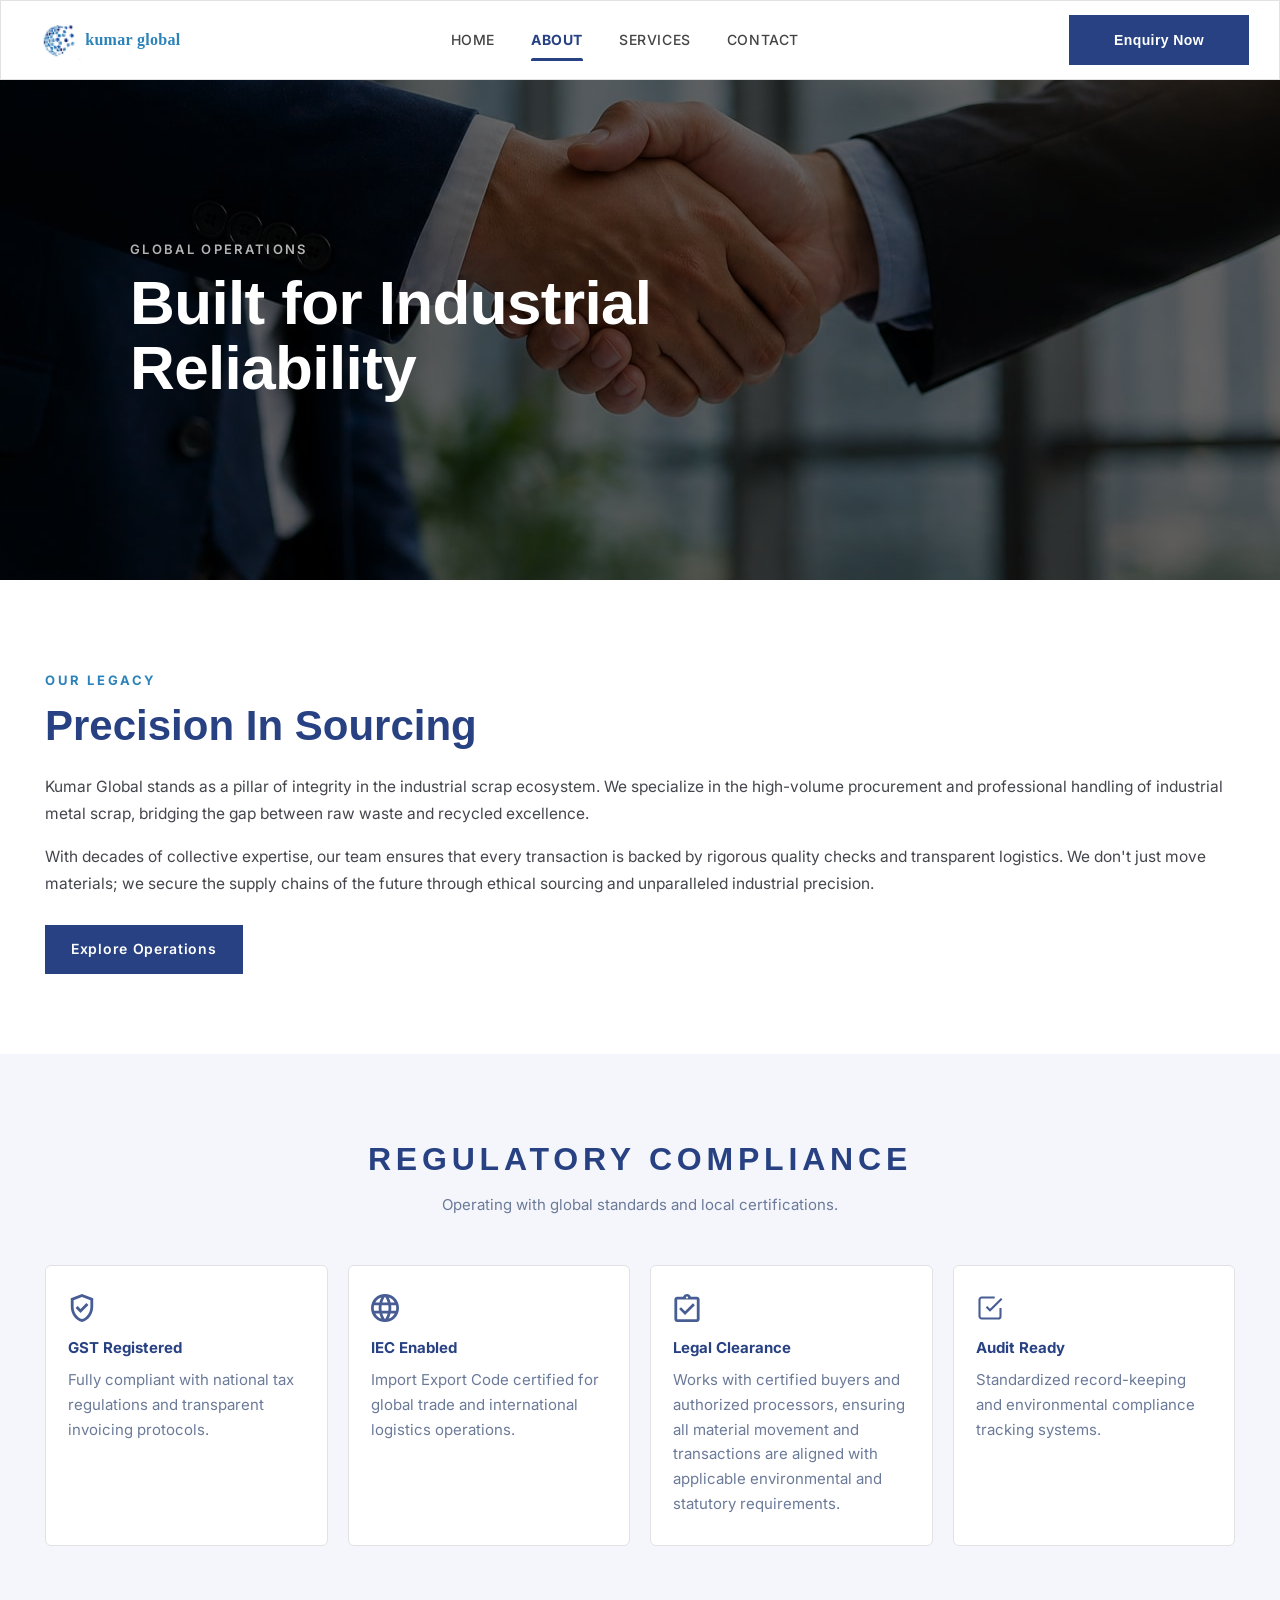
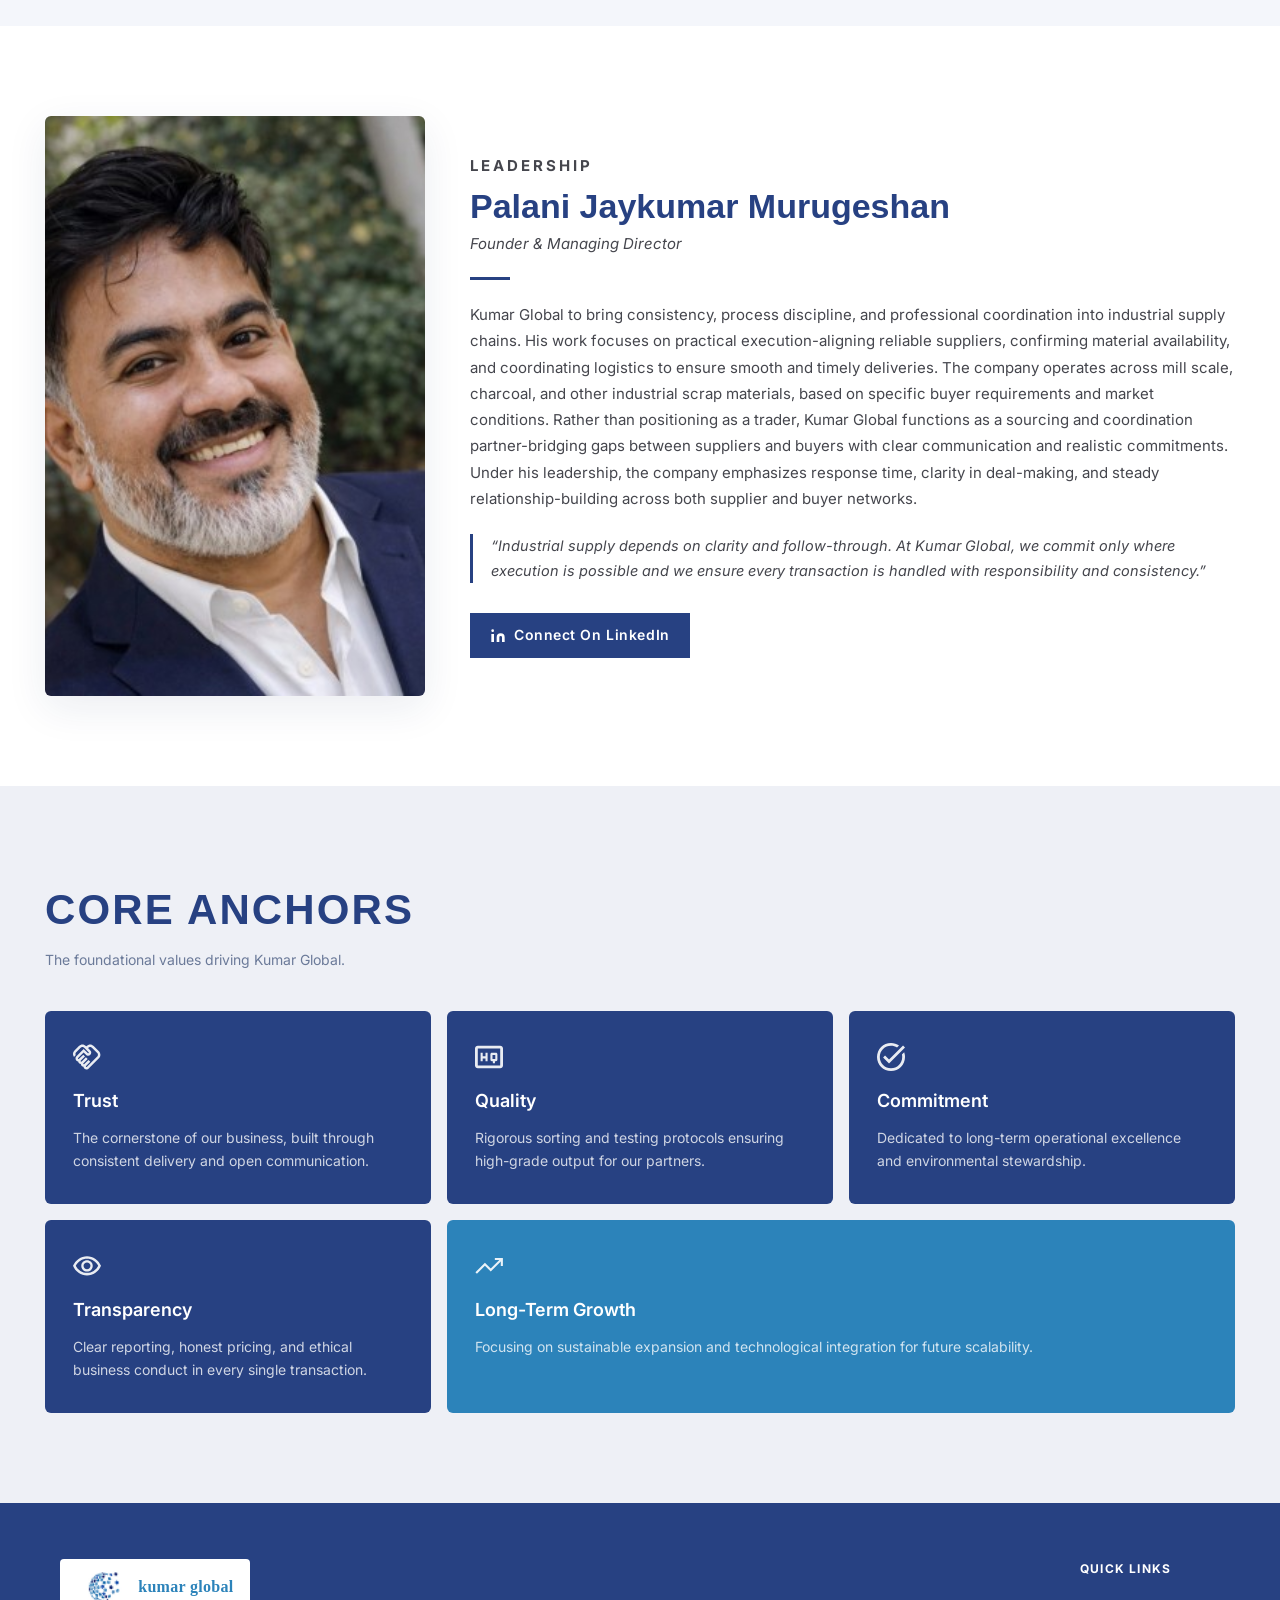
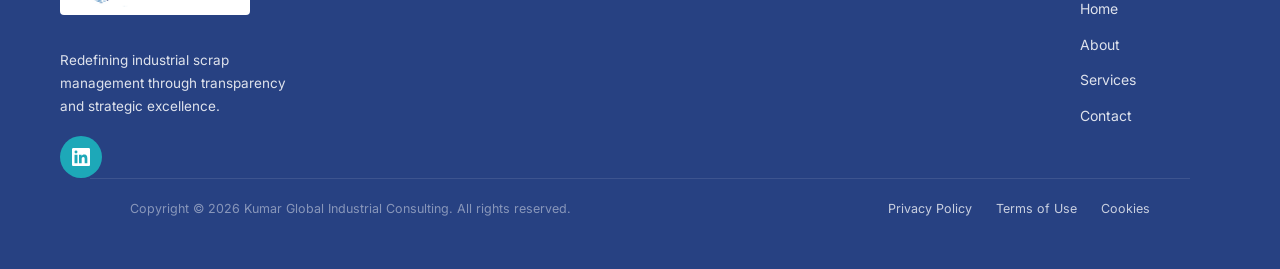
==== pages/about.html @ 26c163ec "logo font changed" ====
<!doctype html>
<html lang="en">
  <head>
    <script src="/js/components/navbar.js" defer></script>
    <script src="/js/components/footer.js" defer></script>
    <meta charset="UTF-8" />
    <meta name="viewport" content="width=device-width, initial-scale=1.0" />
    <meta
      name="description"
      content="Kumar Global specializes in high-volume procurement, ethical sourcing, and professional handling of industrial metal scrap. We secure supply chains with precision and integrity."
    />
    <meta name="robots" content="index, follow" />
    <meta name="author" content="Kumar Global" />
    <link rel="canonical" href="https://www.kumarglobal.com/about.html" />

    <meta
      property="og:title"
      content="Kumar Global | Industrial Consulting &amp; Scrap Procurement"
    />
    <meta
      property="og:description"
      content="Kumar Global specializes in high-volume procurement, ethical sourcing, and professional handling of industrial metal scrap."
    />
    <meta property="og:type" content="website" />
    <meta property="og:url" content="https://www.kumarglobal.com/about.html" />
    <meta
      property="og:image"
      content="https://www.kumarglobal.com/assets/images/about_hero.png"
    />
    <meta property="og:site_name" content="Kumar Global" />

    <meta name="twitter:card" content="summary_large_image" />
    <meta
      name="twitter:title"
      content="Kumar Global | Industrial Consulting &amp; Scrap Procurement"
    />
    <meta
      name="twitter:description"
      content="Kumar Global specializes in high-volume procurement, ethical sourcing, and professional handling of industrial metal scrap."
    />
    <meta
      name="twitter:image"
      content="https://www.kumarglobal.com/assets/images/about_hero.png"
    />

    <title>About Us | Kumar Global</title>

    <script type="application/ld+json">
      {
        "@context": "https://schema.org",
        "@type": "Organization",
        "name": "Kumar Global",
        "url": "https://www.kumarglobal.com",
        "logo": "https://www.kumarglobal.com/assets/icons/Logo.png",
        "description": "Kumar Global stands as a pillar of integrity in the industrial scrap ecosystem. We specialize in the high-volume procurement and professional handling of industrial metal scrap.",
        "founder": {
          "@type": "Person",
          "name": "M. Palani JayKumar"
        }
      }
    </script>
<link href="https://db.onlinewebfonts.com/c/a0f33b8a3febb69aa498dba7d9e8cab2?family=Old+English+Text+MT+Std" rel="stylesheet">

    <link
      href="https://fonts.googleapis.com/css2?family=Inter:wght@400;500;600;700;800&family=Manrope:wght@600;700;800&display=swap"
      rel="stylesheet"
    />
    <link rel="stylesheet" href="/css/style.css" />
    <link rel="icon" href="/assets/icons/Logo.png" />
  </head>
  <body>
    <nav class="navbar">
      <div class="nav-logo">
        <div class="logo-icon">
          <img
            src="/assets/icons/Logo.png"
            alt="Kumar Global Logo"
            class="logo-img"
          />
        </div>
        <p class="logo-text">kumar global</p>
      </div>

      <ul class="nav-links" id="navLinks">
        <li><a href="/index.html" class="nav-link">HOME</a></li>
        <li><a href="/pages/about.html" class="nav-link active">ABOUT</a></li>
        <li><a href="/pages/services.html" class="nav-link">SERVICES</a></li>
        <li><a href="/pages/contact.html" class="nav-link">CONTACT</a></li>
      </ul>

      <a href="/pages/contact.html">
        <button class="enquiry-btn">Enquiry Now</button>
      </a>

      <div class="hamburger" id="hamburger">
        <span></span>
        <span></span>
        <span></span>
      </div>
    </nav>

    <main>
      <section class="hero">
        <div class="hero-overlay"></div>
        <div class="hero-content">
          <p class="hero-eyebrow">GLOBAL OPERATIONS</p>
          <h1 class="hero-title">Built for Industrial Reliability</h1>
        </div>
      </section>

      <section class="legacy-section">
        <div class="container">
          <p class="section-eyebrow">OUR LEGACY</p>
          <h2 class="section-heading">Precision In Sourcing</h2>
          <div class="legacy-body">
            <p>
              Kumar Global stands as a pillar of integrity in the industrial
              scrap ecosystem. We specialize in the high-volume procurement and
              professional handling of industrial metal scrap, bridging the gap
              between raw waste and recycled excellence.
            </p>
            <p>
              With decades of collective expertise, our team ensures that every
              transaction is backed by rigorous quality checks and transparent
              logistics. We don't just move materials; we secure the supply
              chains of the future through ethical sourcing and unparalleled
              industrial precision.
            </p>
          </div>
          <a href="/pages/services.html" class="btn-primary"
            >Explore Operations</a
          >
        </div>
      </section>

      <section class="compliance-section">
        <div class="container">
          <p class="section-label-center">REGULATORY COMPLIANCE</p>
          <p class="compliance-sub">
            Operating with global standards and local certifications.
          </p>
          <div class="compliance-grid">
            <div class="compliance-card">
              <div class="card-icon">
                <img
                  src="/assets/icons/icon-gst.svg"
                  alt="GST Registered"
                  width="28"
                  height="28"
                />
              </div>
              <h4>GST Registered</h4>
              <p>
                Fully compliant with national tax regulations and transparent
                invoicing protocols.
              </p>
            </div>
            <div class="compliance-card">
              <div class="card-icon">
                <img
                  src="/assets/icons/icon-iec.svg"
                  alt="IEC Enabled"
                  width="28"
                  height="28"
                />
              </div>
              <h4>IEC Enabled</h4>
              <p>
                Import Export Code certified for global trade and international
                logistics operations.
              </p>
            </div>
            <div class="compliance-card">
              <div class="card-icon">
                <img
                  src="/assets/icons/icon-legal.svg"
                  alt="Legal Clearance"
                  width="28"
                  height="28"
                />
              </div>
              <h4>Legal Clearance</h4>
              <p>
                Works with certified buyers and authorized
                processors, ensuring all material movement and transactions are
                aligned with applicable environmental and statutory
                requirements.
              </p>
            </div>
            <div class="compliance-card">
              <div class="card-icon">
                <img
                  src="/assets/icons/icon-audit.svg"
                  alt="Audit Ready"
                  width="28"
                  height="28"
                />
              </div>
              <h4>Audit Ready</h4>
              <p>
                Standardized record-keeping and environmental compliance
                tracking systems.
              </p>
            </div>
          </div>
        </div>
      </section>

      <section class="leadership-section">
        <div class="container leadership-grid">
          <div class="leader-image-wrap">
            <img src="/assets/images/profile.jpg" alt="M. Palani JayKumar" />
          </div>
          <div class="leader-content">
            <p class="section-eyebrow">LEADERSHIP</p>
            <h2 class="leader-name">Palani Jaykumar Murugeshan</h2>
            <p class="leader-title-role">
              <em>Founder &amp; Managing Director</em>
            </p>
            <div class="leader-divider"></div>
            <p>
              Kumar Global to bring consistency, process discipline, and
              professional coordination into industrial supply chains. His work
              focuses on practical execution-aligning reliable suppliers,
              confirming material availability, and coordinating logistics to
              ensure smooth and timely deliveries. The company operates across
              mill scale, charcoal, and other industrial scrap materials, based
              on specific buyer requirements and market conditions. Rather than
              positioning as a trader, Kumar Global functions as a sourcing and
              coordination partner-bridging gaps between suppliers and buyers
              with clear communication and realistic commitments. Under his
              leadership, the company emphasizes response time, clarity in
              deal-making, and steady relationship-building across both supplier
              and buyer networks.
            </p>
            <blockquote>
              “Industrial supply depends on clarity and follow-through. At Kumar
              Global, we commit only where execution is possible and we ensure
              every transaction is handled with responsibility and consistency.”
            </blockquote>
            <a
              href="https://www.linkedin.com/in/palani-jaykumar-murugeshan/"
              target="_blank"
              class="btn-linkedin"
            >
              <img
                src="/assets/icons/icon-linkedin.svg"
                alt="LinkedIn"
                width="16"
                height="16"
              />
              Connect On LinkedIn
            </a>
          </div>
        </div>
      </section>

      <section class="anchors-section">
        <div class="container">
          <h2 class="anchors-title">CORE ANCHORS</h2>
          <p class="anchors-sub">
            The foundational values driving Kumar Global.
          </p>
          <div class="anchors-grid">
            <div class="anchor-card anchor-dark">
              <div class="anchor-icon">
                <img
                  src="/assets/icons/icon-trust.svg"
                  alt="Trust"
                  width="28"
                  height="28"
                />
              </div>
              <h4>Trust</h4>
              <p>
                The cornerstone of our business, built through consistent
                delivery and open communication.
              </p>
            </div>
            <div class="anchor-card anchor-mid">
              <div class="anchor-icon">
                <img
                  src="/assets/icons/icon-quality.svg"
                  alt="Quality"
                  width="28"
                  height="28"
                />
              </div>
              <h4>Quality</h4>
              <p>
                Rigorous sorting and testing protocols ensuring high-grade
                output for our partners.
              </p>
            </div>
            <div class="anchor-card anchor-dark">
              <div class="anchor-icon">
                <img
                  src="/assets/icons/icon-commitment.svg"
                  alt="Commitment"
                  width="28"
                  height="28"
                />
              </div>
              <h4>Commitment</h4>
              <p>
                Dedicated to long-term operational excellence and environmental
                stewardship.
              </p>
            </div>
            <div class="anchor-card anchor-mid anchor-wide">
              <div class="anchor-icon">
                <img
                  src="/assets/icons/icon-transparency.svg"
                  alt="Transparency"
                  width="28"
                  height="28"
                />
              </div>
              <h4>Transparency</h4>
              <p>
                Clear reporting, honest pricing, and ethical business conduct in
                every single transaction.
              </p>
            </div>
            <div class="anchor-card anchor-blue anchor-wide">
              <div class="anchor-icon">
                <img
                  src="/assets/icons/icon-growth.svg"
                  alt="Long-Term Growth"
                  width="28"
                  height="28"
                />
              </div>
              <h4>Long-Term Growth</h4>
              <p>
                Focusing on sustainable expansion and technological integration
                for future scalability.
              </p>
            </div>
          </div>
        </div>
      </section>
    </main>

    <footer class="footer">
      <div class="footer-main">
        <div class="footer-left">
          <div class="footer-logo">
            <div class="logo-icon">
              <img
                src="/assets/icons/Logo.png"
                alt="Kumar Global Logo"
                class="logo-img"
              />
            </div>
            <div class="logo-text">kumar global</div>
          </div>
          <p class="footer-tagline">
            Redefining industrial scrap<br />management through transparency<br />and
            strategic excellence.
          </p>
          <a
            href="https://www.linkedin.com/in/palani-jaykumar-murugeshan/"
            target="_blank"
            class="linkedin-btn"
            aria-label="LinkedIn"
          >
            <svg
              width="18"
              height="18"
              viewBox="0 0 24 24"
              fill="white"
              xmlns="http://www.w3.org/2000/svg"
            >
              <path
                d="M20.447 20.452H16.89v-5.569c0-1.328-.027-3.037-1.852-3.037-1.853 0-2.136 1.445-2.136 2.939v5.667H9.351V9h3.414v1.561h.046c.477-.9 1.637-1.85 3.37-1.85 3.601 0 4.267 2.37 4.267 5.455v6.286zM5.337 7.433a1.977 1.977 0 01-1.972-1.98 1.977 1.977 0 011.972-1.98 1.977 1.977 0 011.972 1.98 1.977 1.977 0 01-1.972 1.98zm1.969 13.019H3.368V9h3.938v11.452zM22.225 0H1.771C.792 0 0 .774 0 1.729v20.542C0 23.227.792 24 1.771 24h20.451C23.2 24 24 23.227 24 22.271V1.729C24 .774 23.2 0 22.222 0h.003z"
              />
            </svg>
          </a>
        </div>

        <div class="footer-spacer"></div>

        <div class="footer-links">
          <h4 class="links-heading">QUICK LINKS</h4>
          <ul>
            <li><a href="/index.html">Home</a></li>
            <li><a href="/pages/about.html">About</a></li>
            <li><a href="/pages/services.html">Services</a></li>
            <li><a href="/pages/contact.html">Contact</a></li>
          </ul>
        </div>
      </div>

      <div class="footer-divider"></div>

      <div class="footer-bottom">
        <p class="footer-copy">
          Copyright &copy; 2026 Kumar Global Industrial Consulting. All rights
          reserved.
        </p>
        <div class="footer-legal">
          <a href="/pages/privacy-policy.html">Privacy Policy</a>
          <a href="/pages/terms-of-use.html">Terms of Use</a>
          <a href="/pages/cookies.html">Cookies</a>
        </div>
      </div>
    </footer>

    <script src="/js/pages/about.js"></script>
  </body>
</html>
---- css/style.css ----
*, *::before, *::after { box-sizing: border-box; margin: 0; padding: 0; }

:root {
  --navy: #274182;
  --blue-accent: #2C83BA;
  --text-dark: #191C1E;
  --text-mid: #45464D;
  --text-light: #6b7a99;
  --text-white: #ffffff;
  --bg-white: #ffffff;
  --bg-light: #f4f6fb;
  --bg-gray: #eef0f6;
  --card-border: #e2e2e2;
  --font-display: 'Barlow Condensed', sans-serif;
  --font-body: 'Inter', sans-serif;
  --font-ui: 'Inter', sans-serif;
  --transition: 0.25s ease;
}



html { scroll-behavior: smooth; }

body {
  font-family: var(--font-body);
  color: var(--text-dark);
  background: var(--bg-white);
  line-height: 1.6;
  font-size: 16px;
}

.navbar {
  display: flex;
  align-items: center;
  justify-content: space-between;
  background: #ffffff;
  padding: 0 30px;
  height: 80px;
  border: 1px solid #e2e2e2;
  top: 0;
  z-index: 1000;
  position: relative; 
}
#navbar {
  position: sticky;
  top: 0;
  z-index: 9999;
}


.nav-logo {
  display: flex;
  align-items: center;
  text-decoration: none;
  font-family: 'Gill Sans', 'Gill Sans MT', Calibri, 'Trebuchet MS', sans-serif;
  cursor: pointer;
}

.logo-img {
  height: 40px;  
  width: auto;
  object-fit: contain;
}

.logo-icon {
  display: flex;
  align-items: center;
  justify-content: center;
}

.logo-text {
  font-size: 20px;
  font-family: "Old English Text MT Std", "Old English Text MT", serif;
  font-weight: 600;
  color: var(--blue-accent);
  letter-spacing: 0.3px;
  white-space: nowrap;
}


.nav-links {
  list-style: none;
  display: flex;
  align-items: center;
  gap: 36px;
  margin: 0;
  padding: 0;
}

.nav-link {
  text-decoration: none;
  color: #444;
  font-size: 14px;
  font-weight: 500;
  letter-spacing: 0.6px;
  padding: 10px 0;
  display: inline-block;
  position: relative;
  transition: color 0.2s ease;
}

.nav-link:hover {
  color: #274182;
}

.nav-link.active {
  color: #274182;
  font-weight: 700;
}

.nav-link.active::after {
  content: '';
  position: absolute;
  bottom: 0;
  left: 0;
  right: 0;
  height: 3px;
  background-color: #274182;
  border-radius: 2px 2px 0 0;
}


.enquiry-btn {
  background-color: #274182;
  color: #ffffff;
  border: none;
  padding: 0 45px;
  height: 50px;
  font-size: 14px;
  font-weight: 600;
  letter-spacing: 0.4px;
  cursor: pointer;
  white-space: nowrap;
  transition: background-color 0.2s ease;
  
}

.enquiry-btn:hover {
  background-color: #274182;
}


.hamburger {
  display: none;
  flex-direction: column;
  gap: 5px;
  cursor: pointer;
  padding: 4px;
}

.hamburger span {
  display: block;
  width: 24px;
  height: 2px;
  background: #274182;
  border-radius: 2px;
  transition: all 0.3s ease;
}

.hamburger.open span:nth-child(1) {
  transform: translateY(7px) rotate(45deg);
}
.hamburger.open span:nth-child(2) {
  opacity: 0;
}
.hamburger.open span:nth-child(3) {
  transform: translateY(-7px) rotate(-45deg);
}


@media (max-width: 768px) {
  .hamburger {
    display: flex;
  }

  .enquiry-btn {
    display: none;
  }

  .nav-links {
    display: none;
    flex-direction: column;
    gap: 0;
    position: absolute;
    top: 65px;
    left: 0;
    right: 0;
    background: #ffffff;
    box-shadow: 0 4px 12px rgba(0,0,0,0.1);
    padding: 10px 0;
  }

  .nav-links.open {
    display: flex;
  }

  .nav-link {
    padding: 14px 30px;
    width: 100%;
    display: block;
  }

  .nav-link.active::after {
    display: none;
  }

  .nav-link.active {
    border-left: 4px solid #274182;
    padding-left: 26px;
  }
}


.footer {
  background-color: #274182;
  color: #ffffff;
  padding: 50px 60px 30px;
}


.footer-main {
  display: flex;
  align-items: flex-start;
  gap: 20px;
}


.footer-left {
  display: flex;
  flex-direction: column;
  gap: 18px;
  max-width: 260px;
}

.footer-logo {
  display: flex;
  align-items: center;
  background: rgb(255, 255, 255);
  padding: 8px 16px;
  border-radius: 4px;
  width: fit-content;
}

.logo-text {
  font-size: 16px;
  font-weight: 600;
  color: var(--blue-accent);
  letter-spacing: 0.3px;
  white-space: nowrap;
}


.footer-tagline {
  font-size: 13.5px;
  color: rgba(255, 255, 255, 0.85);
  line-height: 1.7;
}


.linkedin-btn {
  display: flex;
  align-items: center;
  justify-content: center;
  width: 42px;
  height: 42px;
  border-radius: 50%;
  background-color: #1da8b8;
  text-decoration: none;
  transition: background-color 0.2s ease, transform 0.2s ease;
}

.linkedin-btn:hover {
  background-color: #179aaa;
  transform: scale(1.08);
}


.footer-spacer {
  flex: 1;
}


.footer-links {
  min-width: 140px;
}

.links-heading {
  font-size: 12px;
  font-weight: 700;
  letter-spacing: 1.2px;
  color: #ffffff;
  margin-bottom: 18px;
}

.footer-links ul {
  list-style: none;
  display: flex;
  flex-direction: column;
  gap: 12px;
}

.footer-links ul li a {
  text-decoration: none;
  color: rgba(255, 255, 255, 0.85);
  font-size: 14px;
  font-weight: 400;
  transition: color 0.2s ease;
}

.footer-links ul li a:hover {
  color: #ffffff;
}





.footer-bottom {
  display: flex;
  align-items: center;
  justify-content: space-between;
  gap: 20px;
  flex-wrap: wrap;
}

.footer-copy {
  font-size: 12.5px;
  color: rgba(255, 255, 255, 0.75);
}

.footer-legal {
  display: flex;
  align-items: center;
  gap: 24px;
}

.footer-legal a {
  text-decoration: none;
  color: rgba(255, 255, 255, 0.75);
  font-size: 12.5px;
  transition: color 0.2s ease;
}

.footer-legal a:hover {
  color: #ffffff;
}


@media (max-width: 768px) {
  .footer {
    padding: 40px 24px 24px;
  }

  .footer-main {
    flex-direction: column;
    gap: 36px;
  }

  .footer-spacer {
    display: none;
  }

  .footer-bottom {
    flex-direction: column;
    align-items: flex-start;
    gap: 14px;
  }

  .footer-legal {
    gap: 16px;
    flex-wrap: wrap;
  }
}


.container {
  max-width: 1250px;
  margin: 0 auto;
  padding: 0 30px;
}

img { display: block; max-width: 100%; }



.hero {
  position: relative;
  height: 500px;
  background: url('/assets/images/about_hero.png') no-repeat center / cover;
  display: flex;
  align-items: flex-end;
  padding-bottom: 180px;
}

.hero-overlay {
  position: absolute;
  inset: 0;
}

.hero-content {
  position: relative;
  z-index: 2;
  max-width: 1100px;
  width: 100%;
  margin: 0 auto;
  padding: 0 40px;
}

.hero-eyebrow {
  font-family: var(--font-ui);
  font-size: 13px;
  font-weight: 600;
  letter-spacing: 0.18em;
  color: rgba(255,255,255,0.7);
  text-transform: uppercase;
  margin-bottom: 10px;
}

.hero-title {
  font-family: var(--font-display);
  font-size: 62px;
  font-weight: 700;
  color: var(--text-white);
  line-height: 1.05;
  letter-spacing: -0.01em;
  max-width: 680px;
}


.section-eyebrow {
  font-family: var(--font-ui);
  font-size: 13px;
  font-weight: 700;
  letter-spacing: 0.2em;
  text-transform: uppercase;
  color: var(--blue-accent);
  margin-bottom: 12px;
}

.section-heading {
  font-family: var(--font-display);
  font-size: 42px;
  font-weight: 800;
  color: var(--navy);
  line-height: 1.1;
  margin-bottom: 24px;
}

.btn-primary {
  display: inline-block;
  background: var(--navy);
  color: white;
  text-decoration: none;
  font-family: var(--font-ui);
  font-size: 14px;
  font-weight: 600;
  letter-spacing: 0.05em;
  padding: 13px 26px;
  
  margin-top: 12px;
  transition: background var(--transition), transform var(--transition);
}

.btn-primary:hover { background: var(--blue-accent); transform: translateY(-2px); }


.legacy-section {
  padding: 90px 0 80px;
  background: var(--bg-white);
}

.legacy-body {
  max-width: 1200px;
}

.legacy-body p {
  font-size: 15.5px;
  color: var(--text-mid);
  margin-bottom: 16px;
  line-height: 1.75;
}


.compliance-section {
  padding: 80px 0;
  background: var(--bg-light);
}

.section-label-center {
  font-family: var(--font-display);
  font-size: 32px;
  font-weight: 800;
  letter-spacing: 0.15em;
  text-align: center;
  color: var(--navy);
  text-transform: uppercase;
  margin-bottom: 8px;
}

.compliance-sub {
  text-align: center;
  color: var(--text-light);
  font-size: 15px;
  margin-bottom: 48px;
  font-family: var(--font-ui);
}

.compliance-grid {
  display: grid;
  grid-template-columns: repeat(4, 1fr);
  gap: 20px;
}

.compliance-card {
  background: var(--bg-white);
  border: 1px solid var(--card-border);
  border-radius: 6px;
  padding: 28px 22px;
  
}

.compliance-card:hover {
  box-shadow: 0 8px 30px rgba(26,46,90,0.1);
  transform: translateY(-3px);
}

.card-icon {
  color: var(--navy);
  margin-bottom: 14px;
  opacity: 0.85;
}

.compliance-card h4 {
  font-family: var(--font-body);
  font-size: 15px;
  font-weight: 700;
  color: var(--navy);
  margin-bottom: 8px;
}

.compliance-card p {
  font-size: 15px;
  color: var(--text-light);
  line-height: 1.65;
  font-family: var(--font-ui);
}


.leadership-section {
  padding: 90px 0;
  background: var(--bg-white);
}

.leadership-grid {
  display: grid;
  grid-template-columns: 380px 1fr;
  gap: 45px;
  align-items: center;
}

.leader-image-wrap {
  border-radius: 6px;
  overflow: hidden;
  box-shadow: 0 12px 40px rgba(26, 46, 90, 0.088);
}

.leader-image-wrap img {
  width: 100%;
  height: 580px;
  object-fit: cover;
  object-position: center 20%;
}

.leader-content .section-eyebrow { margin-bottom: 8px; }

.leader-name {
  font-family: var(--font-display);
  font-size: 34px;
  font-weight: 800;
  color: var(--navy);
  line-height: 1.1;
  margin-bottom: 6px;
}

.leader-title-role {
  font-size: 15px;
  color: var(--text-mid);
  font-family: var(--font-body);
  margin-bottom: 18px;
}

.leader-divider {
  width: 40px;
  height: 3px;
  background: var(--navy);
  margin-bottom: 22px;
}

.leader-content p {
  font-size: 15px;
  color: var(--text-mid);
  line-height: 1.75;
  margin-bottom: 20px;
  font-family: var(--font-body);
}

.leader-content blockquote {
  border-left: 3px solid var(--navy);
  padding-left: 18px;
  margin: 22px 0;
  font-style: italic;
  color: var(--text-mid);
  font-size: 14.5px;
  line-height: 1.7;
}

.btn-linkedin {
  display: inline-flex;
  align-items: center;
  gap: 8px;
  background: var(--navy);
  color: white;
  text-decoration: none;
  font-family: var(--font-ui);
  font-size: 14px;
  font-weight: 600;
  padding: 11px 20px;
  
  letter-spacing: 0.04em;
  transition: background var(--transition), transform var(--transition);
  margin-top: 8px;
}

.btn-linkedin:hover { background: var(--blue-accent); transform: translateY(-2px); }


.anchors-section {
  padding: 90px 0;
  background: var(--bg-gray);
}

.anchors-title {
  font-family: var(--font-display);
  font-size: 42px;
  font-weight: 800;
  color: var(--navy);
  letter-spacing: 0.05em;
  margin-bottom: 6px;
}

.anchors-sub {
  font-size: 14px;
  color: var(--text-light);
  font-family: var(--font-ui);
  margin-bottom: 40px;
}

.anchors-grid {
  display: grid;
  grid-template-columns: repeat(3, 1fr);
  grid-template-rows: auto auto;
  gap: 16px;
}

.anchor-card {
  border-radius: 6px;
  padding: 32px 28px;
  transition: transform var(--transition), box-shadow var(--transition);
}

.anchor-card:hover {
  transform: translateY(-3px);
  box-shadow: 0 12px 36px rgba(0,0,0,0.18);
}

.anchor-dark {
  background: var(--navy);
  color: white;
}

.anchor-mid {
  background: var(--navy);
  color: white;
}

.anchor-blue {
  background: var(--blue-accent);
  color: white;
}

.anchor-wide {
  grid-column: span 1;
}


.anchor-card:nth-child(4) { grid-column: span 1; }
.anchor-card:nth-child(5) { grid-column: span 2; }

.anchor-icon {
  margin-bottom: 16px;
  opacity: 0.9;
}

.anchor-card h4 {
  font-family: var(--font-body);
  font-size: 18px;
  font-weight: 600;
  margin-bottom: 10px;
  color: white;
}

.anchor-card p {
  font-size: 14px;
  color: rgba(255,255,255,0.78);
  line-height: 1.65;
  font-family: var(--font-ui);
}


.footer {
  background: var(--navy);
  color: rgba(255,255,255,0.85);
  padding-top: 56px;
}

.footer-inner {
  display: grid;
  grid-template-columns: 300px 1fr;
  gap: 80px;
  padding-bottom: 48px;
  align-items: start;
}

.footer-logo {
  display: flex;
  align-items: center;
  gap: 8px;
  color: white;
  font-family: var(--font-ui);
  font-weight: 600;
  font-size: 15px;
  margin-bottom: 16px;
}

.footer-brand p {
  font-size: 14px;
  line-height: 1.7;
  color: rgba(255,255,255,0.6);
  max-width: 220px;
  margin-bottom: 20px;
  font-family: var(--font-ui);
}

.footer-linkedin {
  display: inline-flex;
  align-items: center;
  justify-content: center;
  width: 36px; height: 36px;
  background: rgba(255,255,255,0.12);
  border-radius: 4px;
  color: white;
  transition: background var(--transition);
}

.footer-linkedin:hover { background: var(--blue-accent); }

.footer-links-label {
  font-family: var(--font-ui);
  font-size: 13px;
  font-weight: 700;
  letter-spacing: 0.18em;
  text-transform: uppercase;
  color: rgba(255,255,255,0.5);
  margin-bottom: 16px;
}

.footer-links ul {
  list-style: none;
  display: flex;
  flex-direction: column;
  gap: 10px;
}

.footer-links a {
  color: rgba(255,255,255,0.7);
  text-decoration: none;
  font-size: 14px;
  font-family: var(--font-ui);
  transition: color var(--transition);
}

.footer-links a:hover { color: white; }

.footer-bottom {
  border-top: 1px solid rgba(255,255,255,0.1);
  padding: 20px 40px;
  max-width: 1100px;
  margin: 0 auto;
  display: flex;
  justify-content: space-between;
  align-items: center;
}

.footer-bottom p {
  font-size: 12.5px;
  color: rgba(255,255,255,0.45);
  font-family: var(--font-ui);
}

.footer-bottom-links {
  display: flex;
  gap: 20px;
}

.footer-bottom-links a {
  font-size: 12.5px;
  color: rgba(255,255,255,0.5);
  text-decoration: none;
  font-family: var(--font-ui);
  transition: color var(--transition);
}

.footer-bottom-links a:hover { color: white; }

.footer-bottom-links a strong {
  color: rgba(255,255,255,0.75);
  font-weight: 600;
}


.fade-up {
  opacity: 0;
  transform: translateY(30px);
  transition: opacity 0.6s ease, transform 0.6s ease;
}

.fade-up.visible {
  opacity: 1;
  transform: translateY(0);
}

.fade-up-delay-1 { transition-delay: 0.1s; }
.fade-up-delay-2 { transition-delay: 0.2s; }
.fade-up-delay-3 { transition-delay: 0.3s; }
.fade-up-delay-4 { transition-delay: 0.4s; }


@media (max-width: 900px) {
  .compliance-grid { grid-template-columns: repeat(2, 1fr); }
  .leadership-grid { grid-template-columns: 1fr; }
  .leader-image-wrap img { height: 280px; }
  .anchors-grid { grid-template-columns: 1fr 1fr; }
  .anchor-card:nth-child(5) { grid-column: span 2; }
  .hero-title { font-size: 38px; }
}

@media (max-width: 600px) {
  .container { padding: 0 20px; }
  .nav-links { display: none; }
  .compliance-grid { grid-template-columns: 1fr; }
  .anchors-grid { grid-template-columns: 1fr; }
  .anchor-card:nth-child(5) { grid-column: span 1; }
  .footer-inner { grid-template-columns: 1fr; gap: 32px; }
  .footer-bottom { flex-direction: column; gap: 12px; text-align: center; }
  .hero-title { font-size: 30px; }
  .section-heading, .anchors-title { font-size: 32px; }
  .leader-image-wrap img { height: 580px; }
}
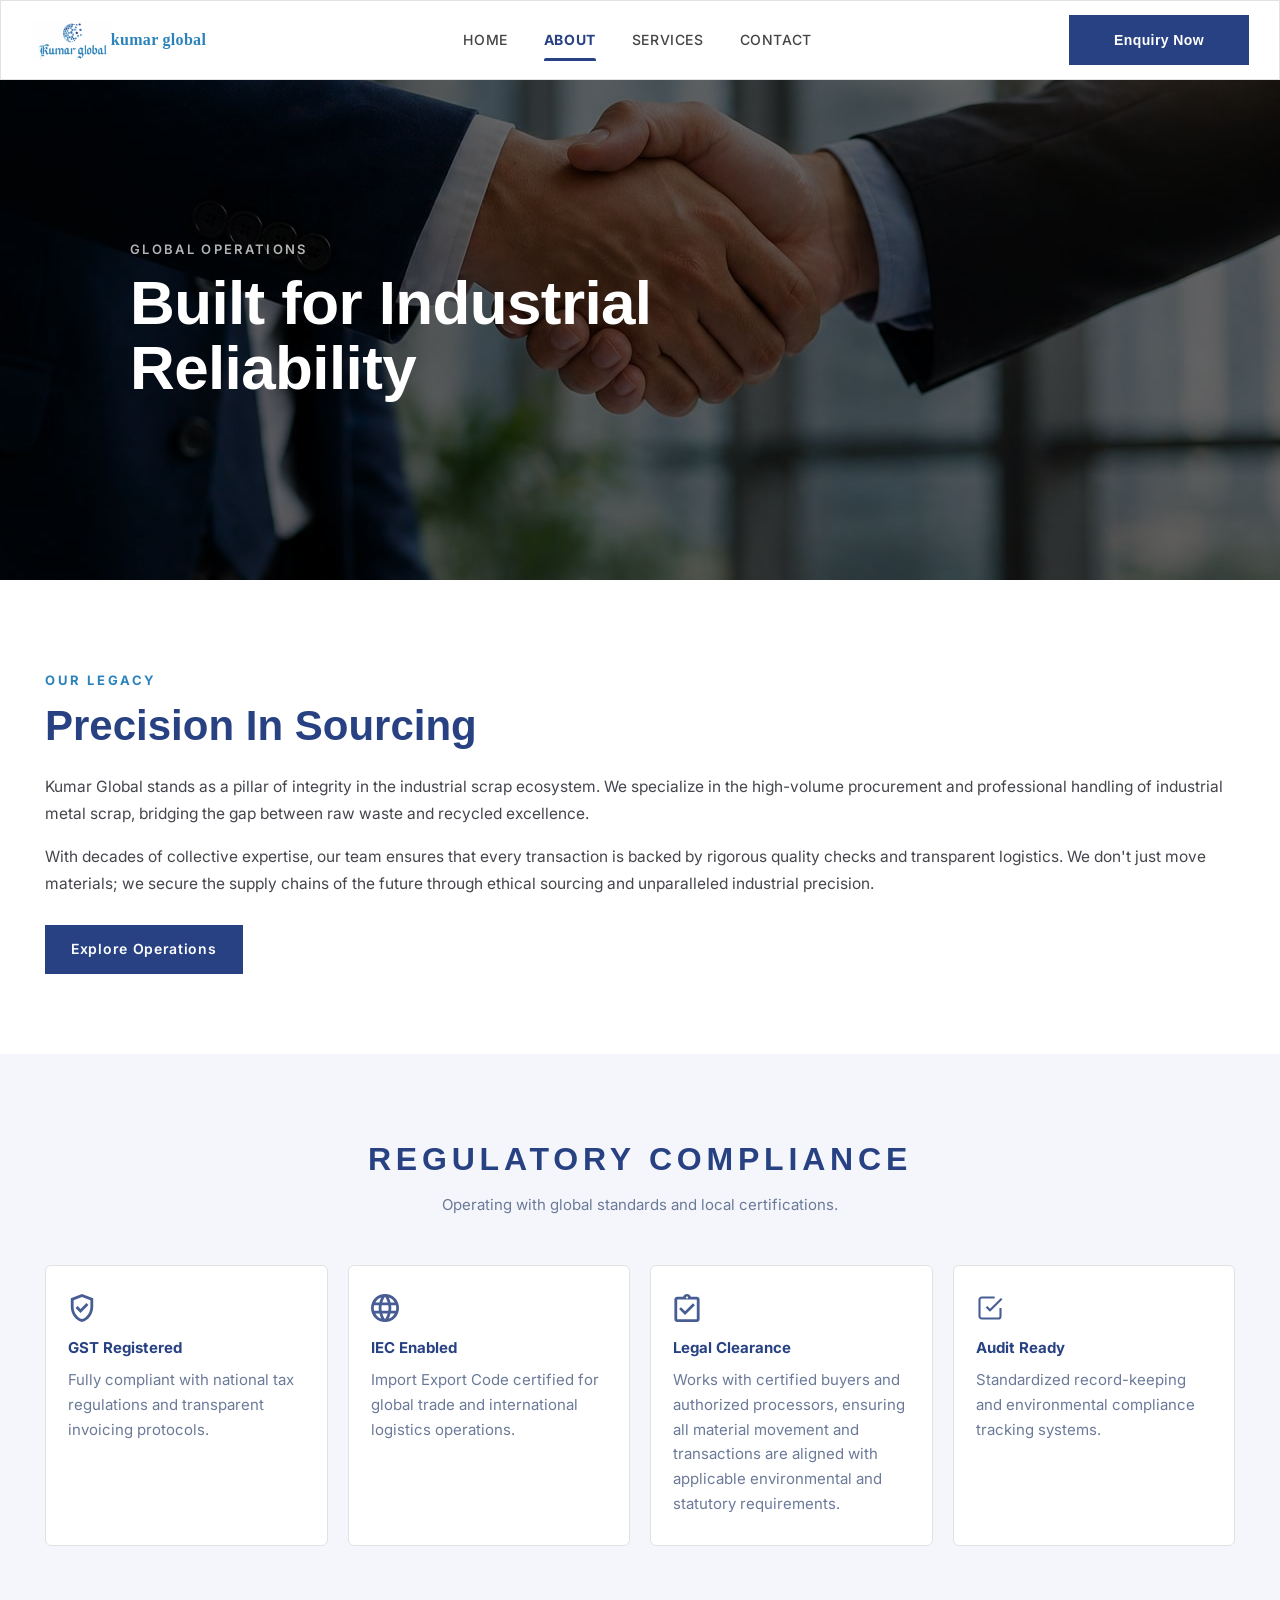
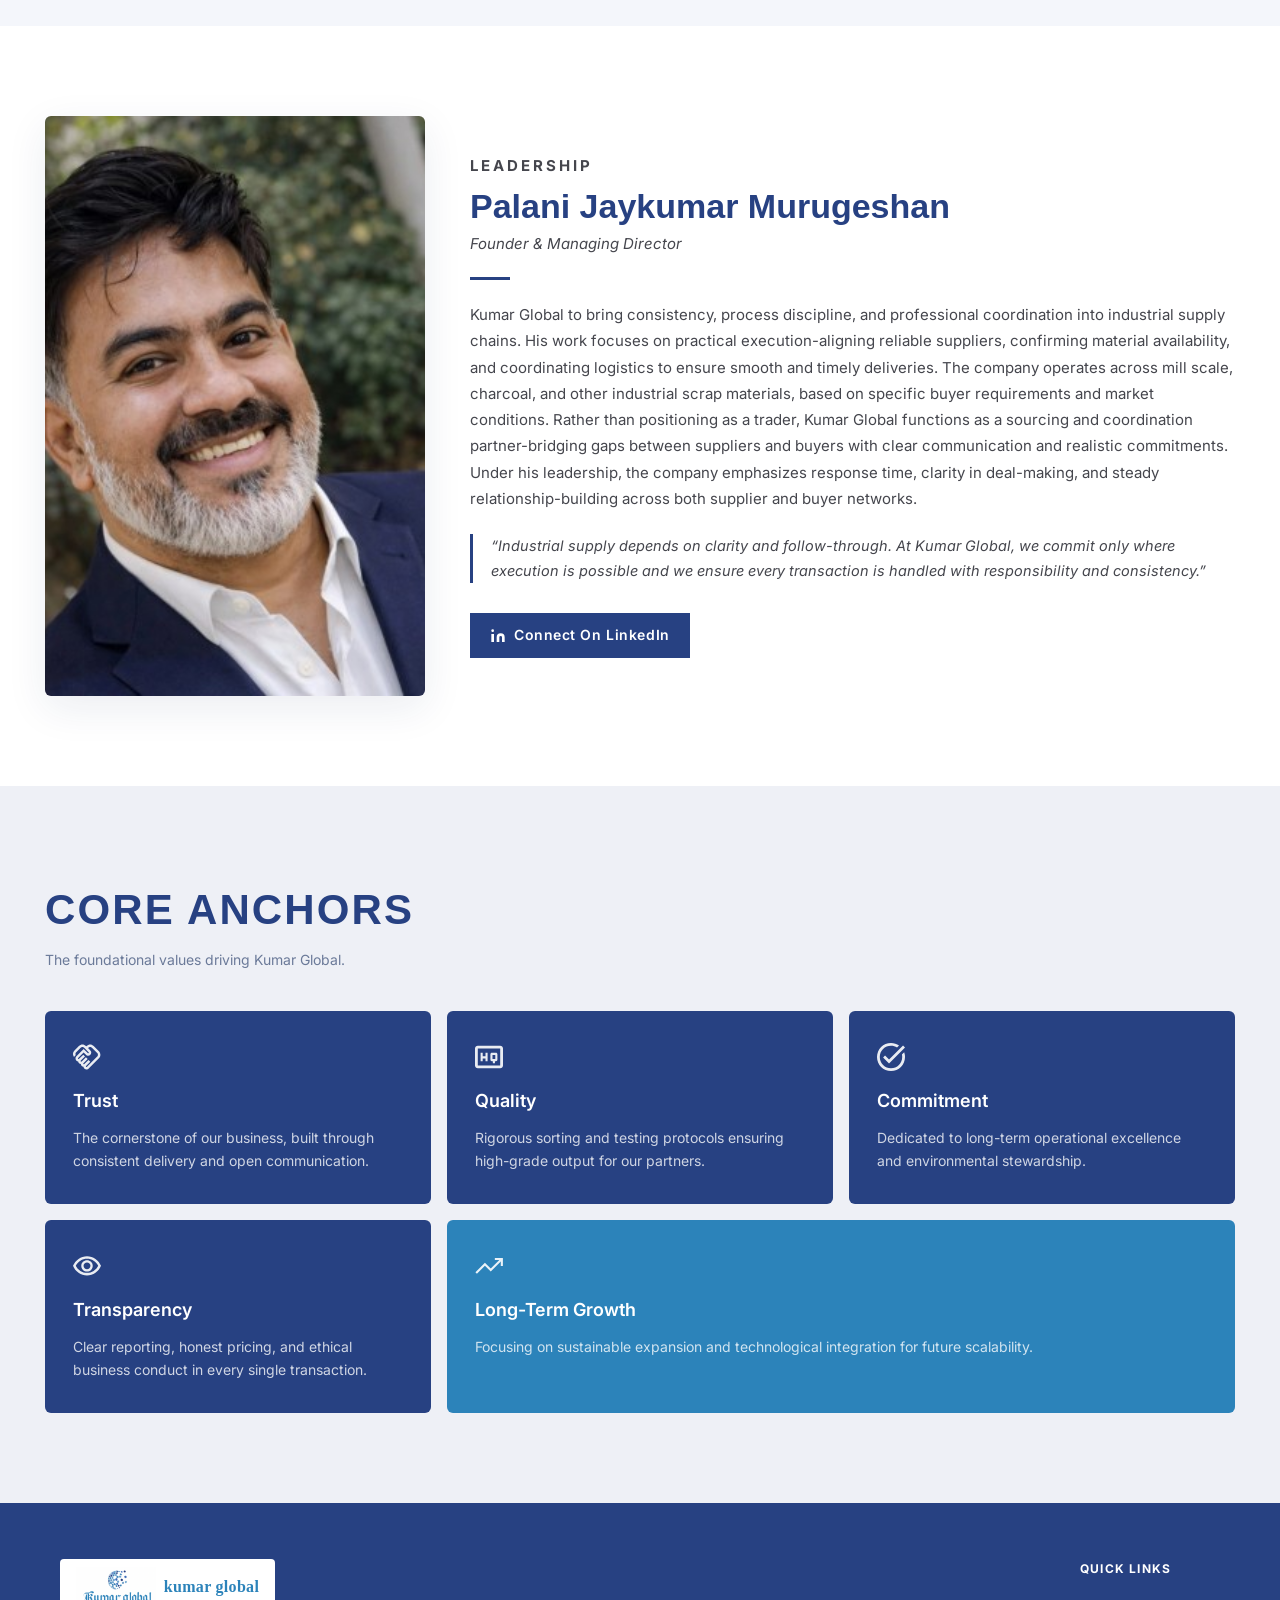
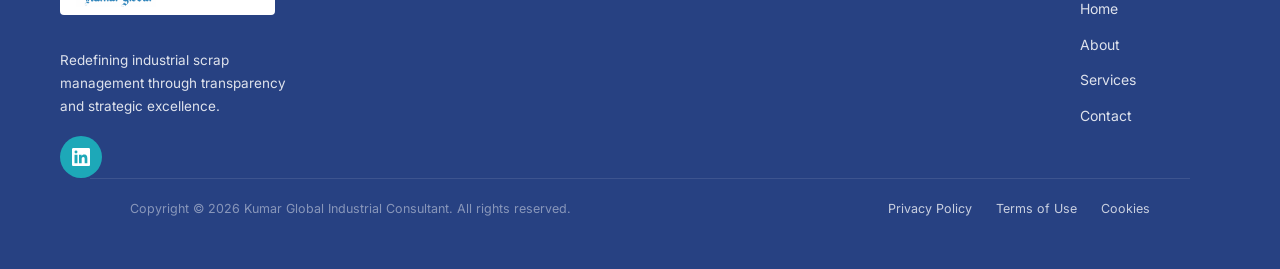
==== commit 3f1a380e: "logo font changed" ====
--- a/pages/about.html
+++ b/pages/about.html
@@ -396,7 +396,7 @@
 
       <div class="footer-bottom">
         <p class="footer-copy">
-          Copyright &copy; 2026 Kumar Global Industrial Consulting. All rights
+          Copyright &copy; 2026 Kumar Global Industrial Consultant. All rights
           reserved.
         </p>
         <div class="footer-legal">
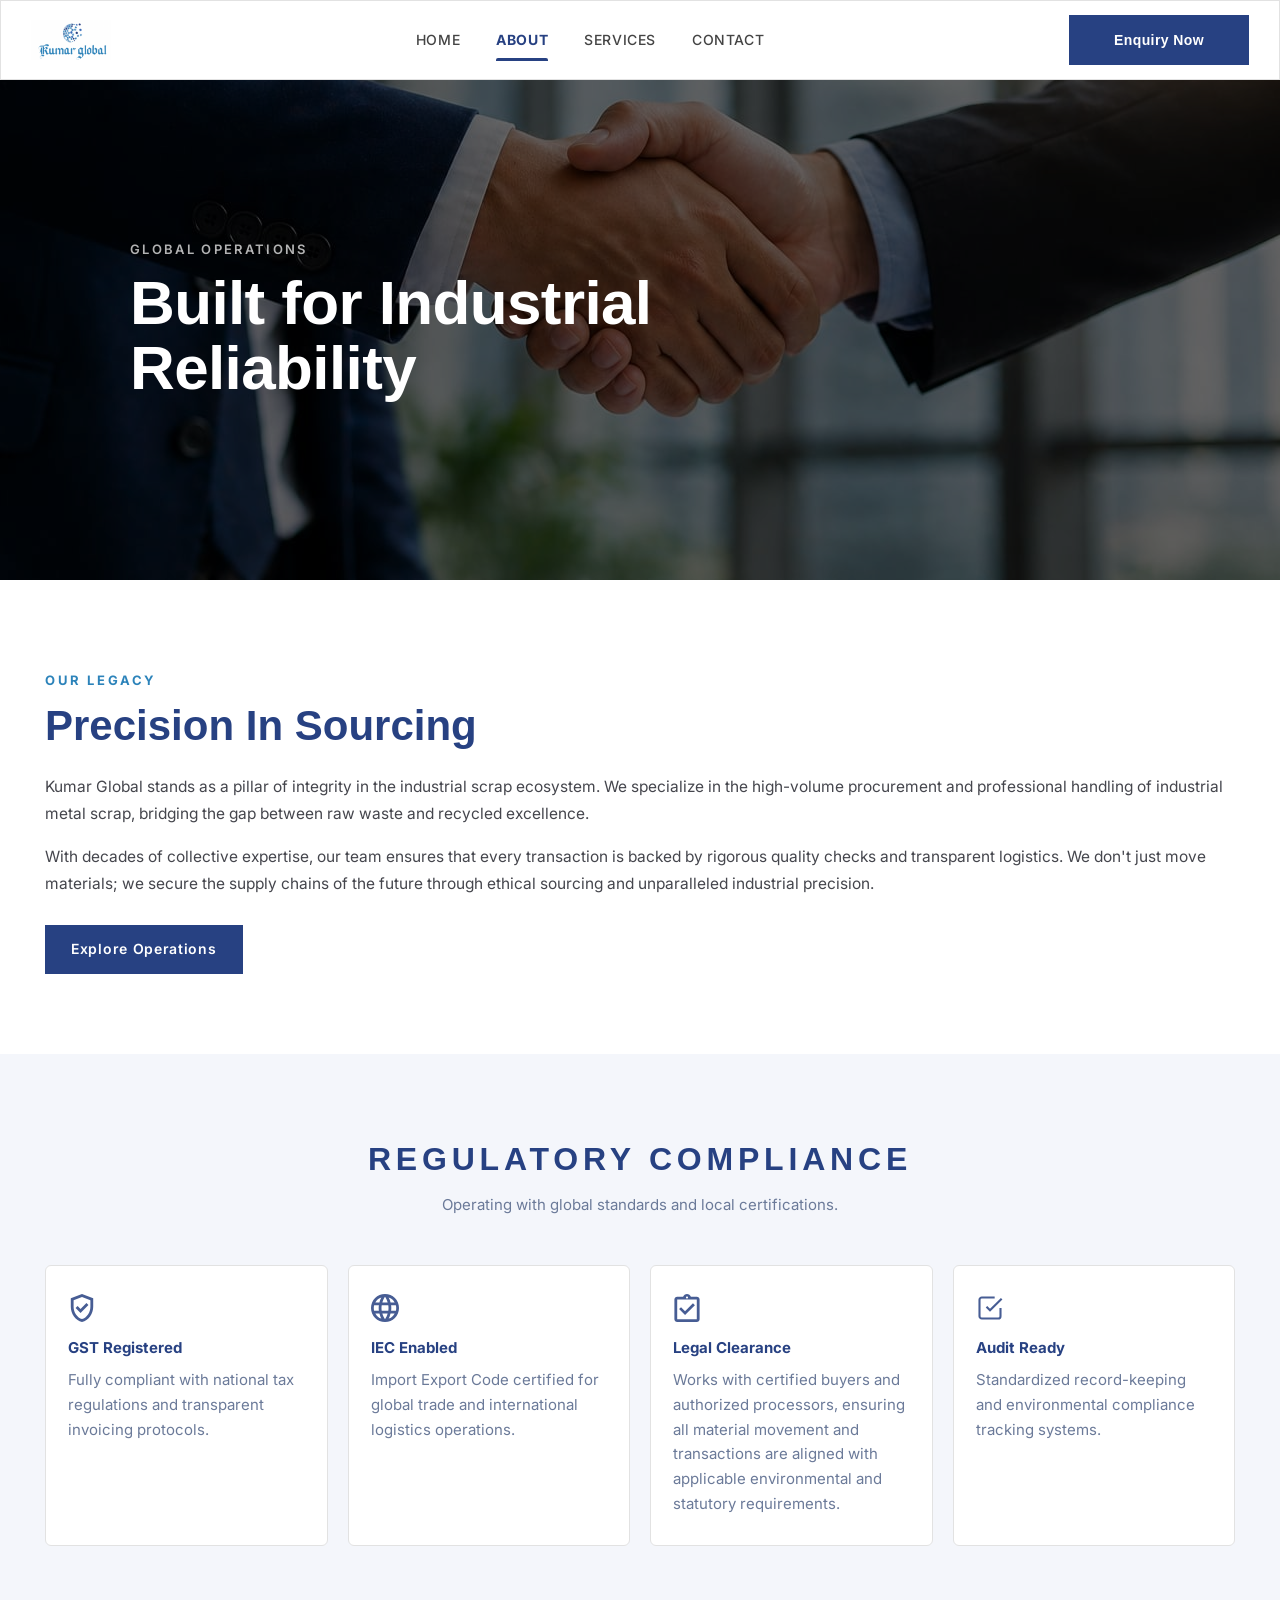
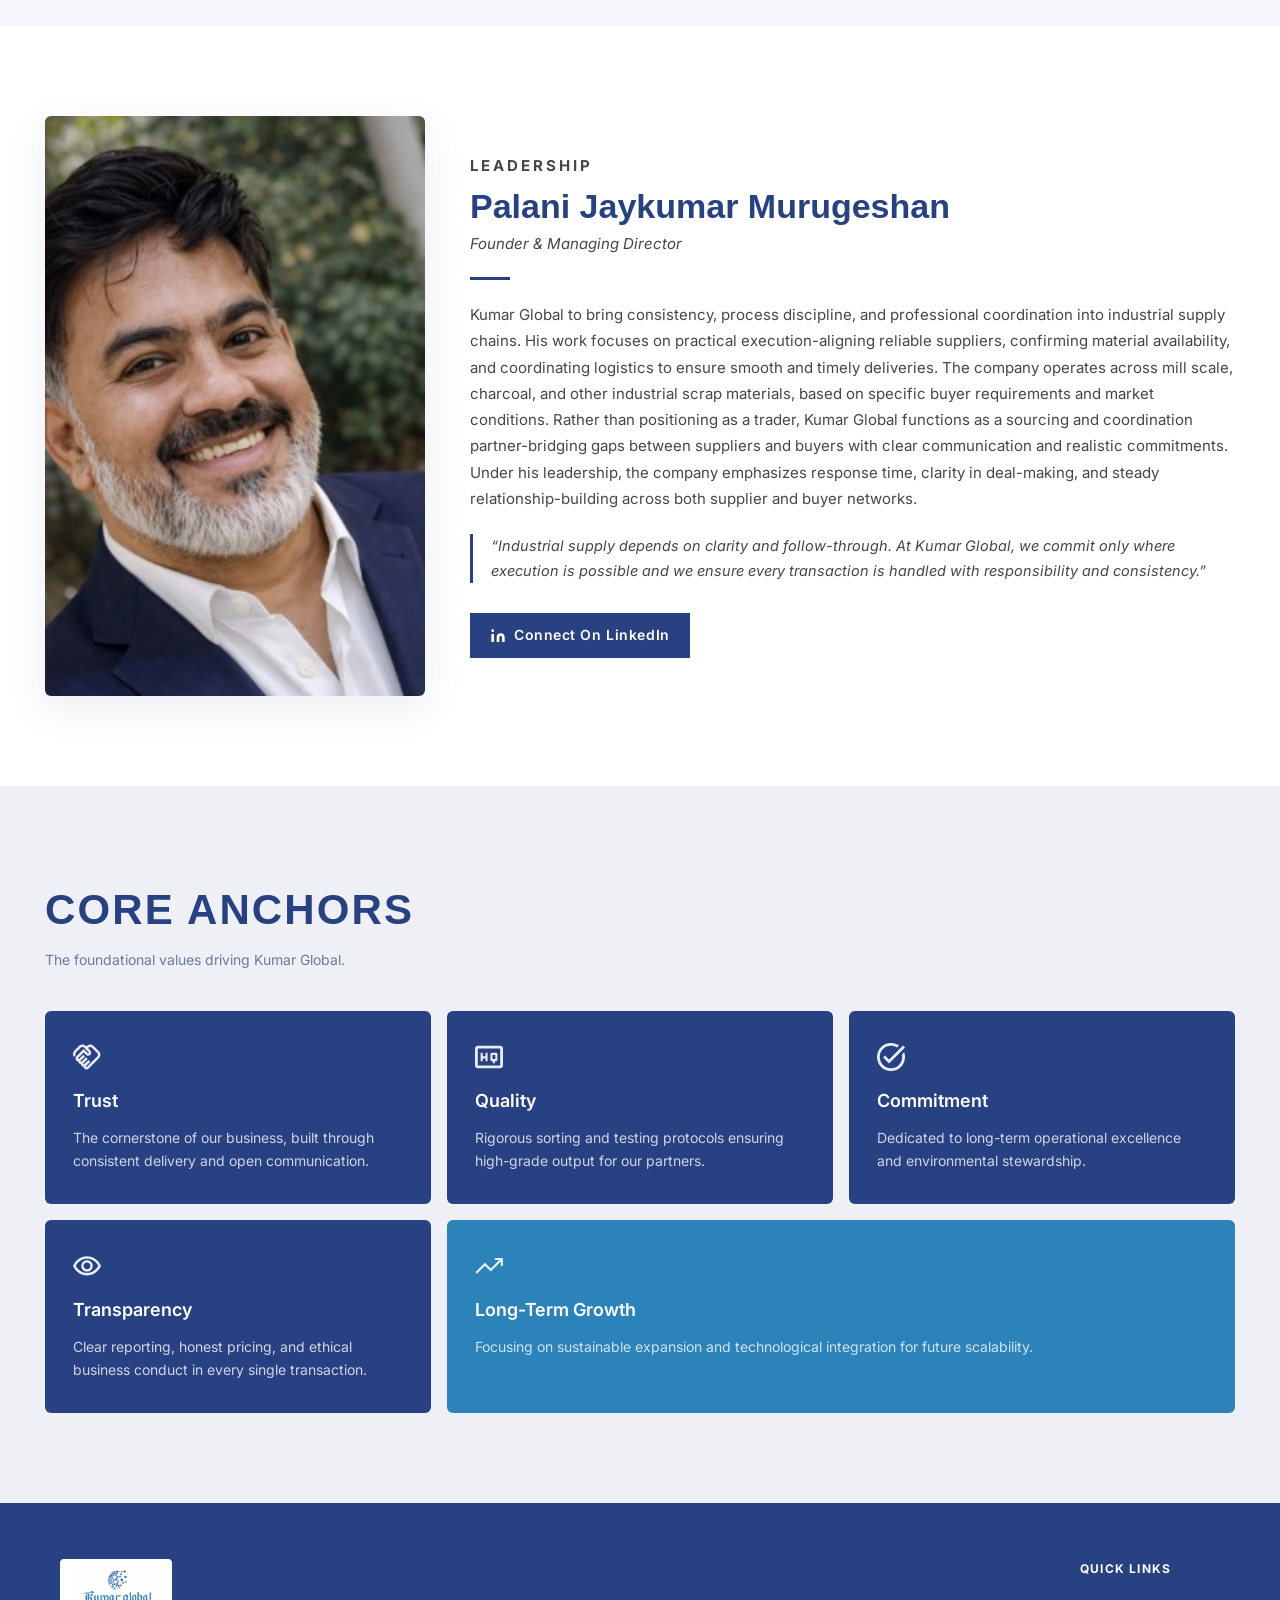
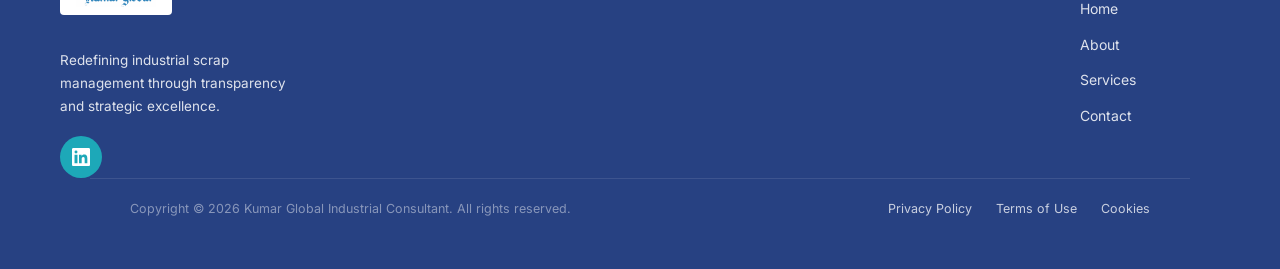
==== commit d362ec6f: "logo changed" ====
--- a/pages/about.html
+++ b/pages/about.html
@@ -78,7 +78,7 @@
             class="logo-img"
           />
         </div>
-        <p class="logo-text">kumar global</p>
+
       </div>
 
       <ul class="nav-links" id="navLinks">
@@ -353,7 +353,7 @@
                 class="logo-img"
               />
             </div>
-            <div class="logo-text">kumar global</div>
+          
           </div>
           <p class="footer-tagline">
             Redefining industrial scrap<br />management through transparency<br />and
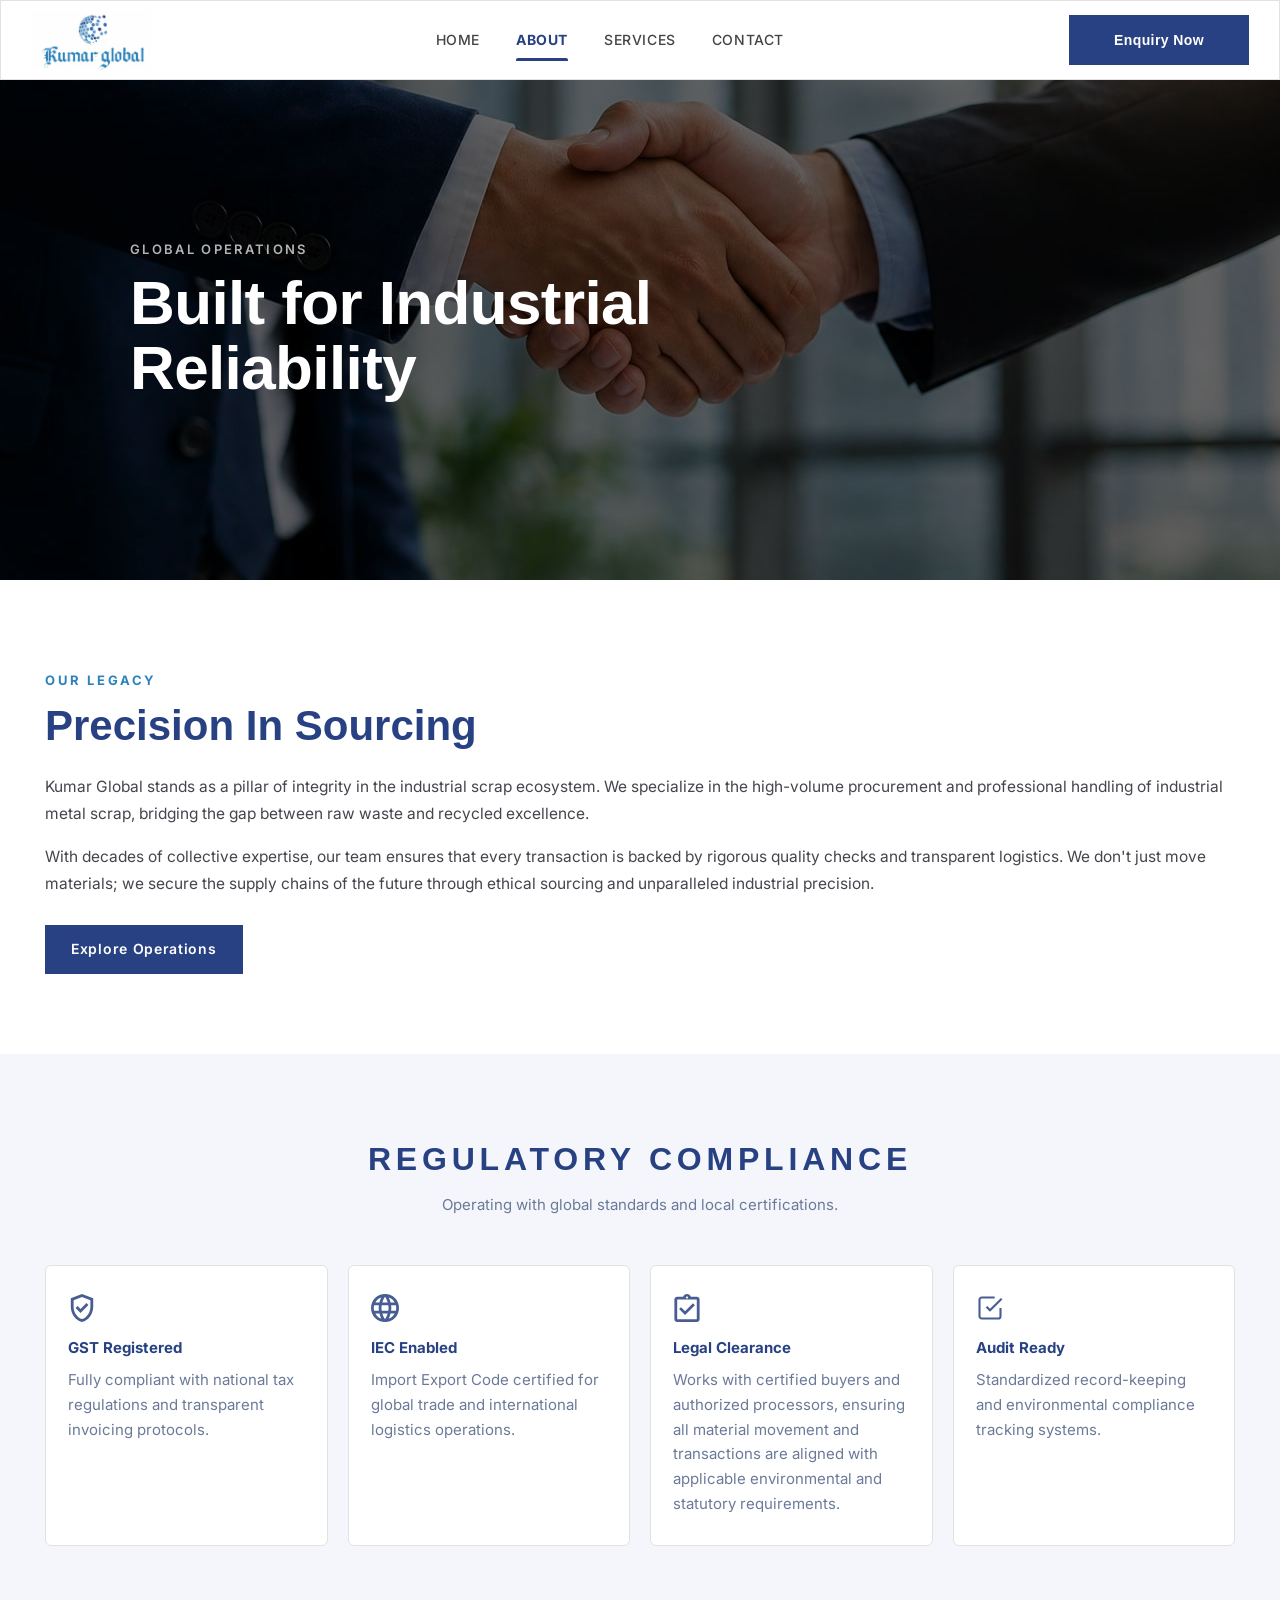
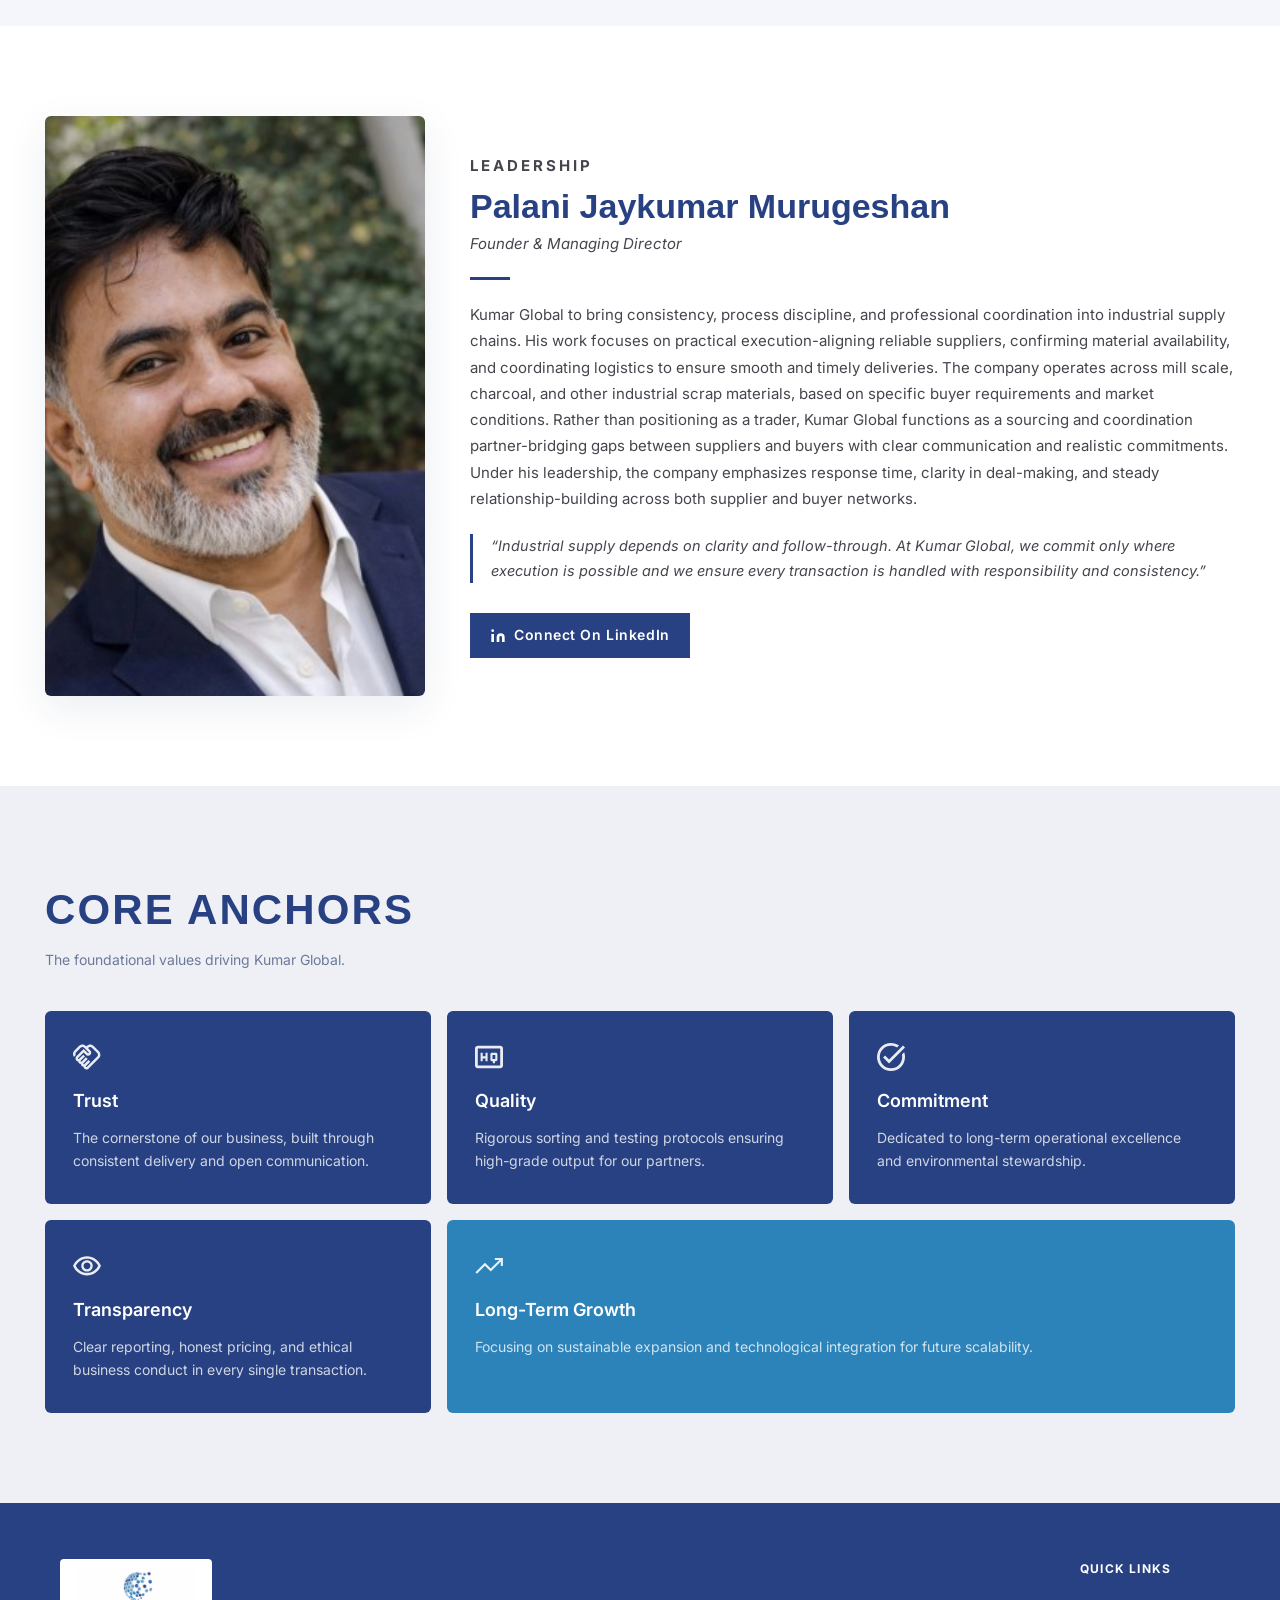
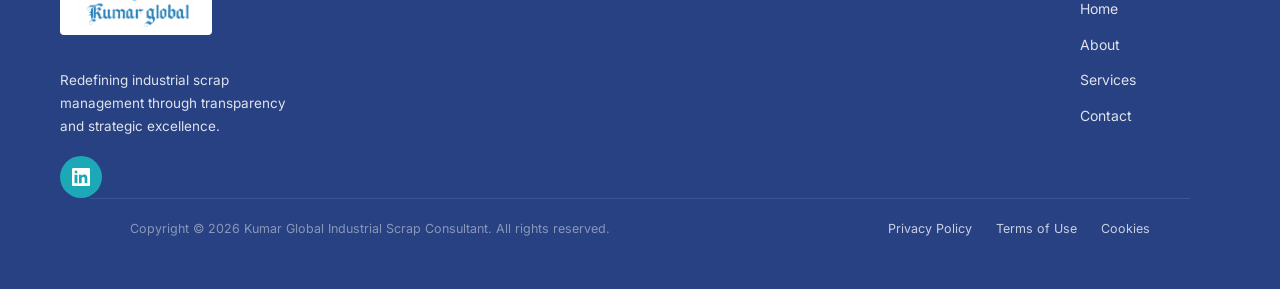
==== commit f04953e8: "footer changes done" ====
--- a/pages/about.html
+++ b/pages/about.html
@@ -396,7 +396,7 @@
 
       <div class="footer-bottom">
         <p class="footer-copy">
-          Copyright &copy; 2026 Kumar Global Industrial Consultant. All rights
+          Copyright &copy; 2026 Kumar Global Industrial Scrap Consultant. All rights
           reserved.
         </p>
         <div class="footer-legal">
--- a/css/style.css
+++ b/css/style.css
@@ -58,7 +58,7 @@
 }
 
 .logo-img {
-  height: 40px;  
+  height: 60px;  
   width: auto;
   object-fit: contain;
 }
@@ -69,14 +69,7 @@
   justify-content: center;
 }
 
-.logo-text {
-  font-size: 20px;
-  font-family: "Old English Text MT Std", "Old English Text MT", serif;
-  font-weight: 600;
-  color: var(--blue-accent);
-  letter-spacing: 0.3px;
-  white-space: nowrap;
-}
+
 
 
 .nav-links {
@@ -242,13 +235,7 @@
   width: fit-content;
 }
 
-.logo-text {
-  font-size: 16px;
-  font-weight: 600;
-  color: var(--blue-accent);
-  letter-spacing: 0.3px;
-  white-space: nowrap;
-}
+
 
 
 .footer-tagline {
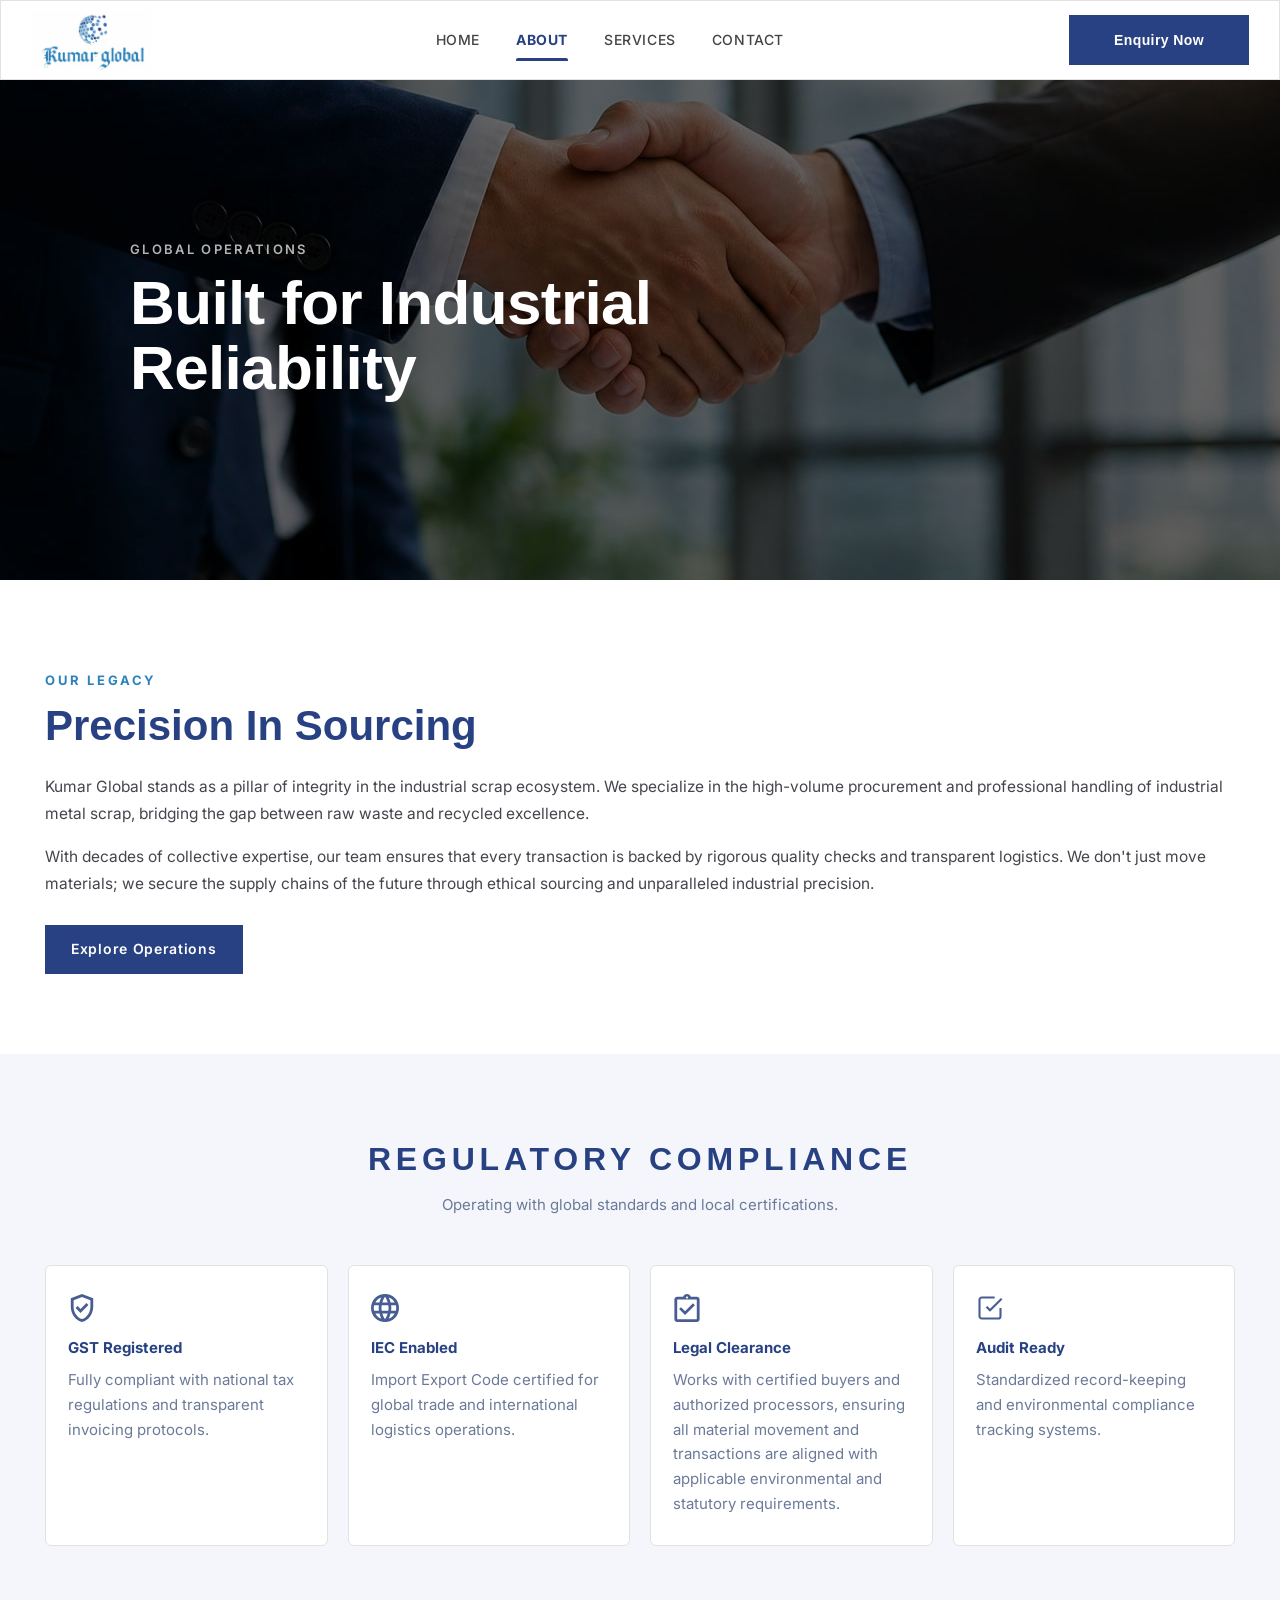
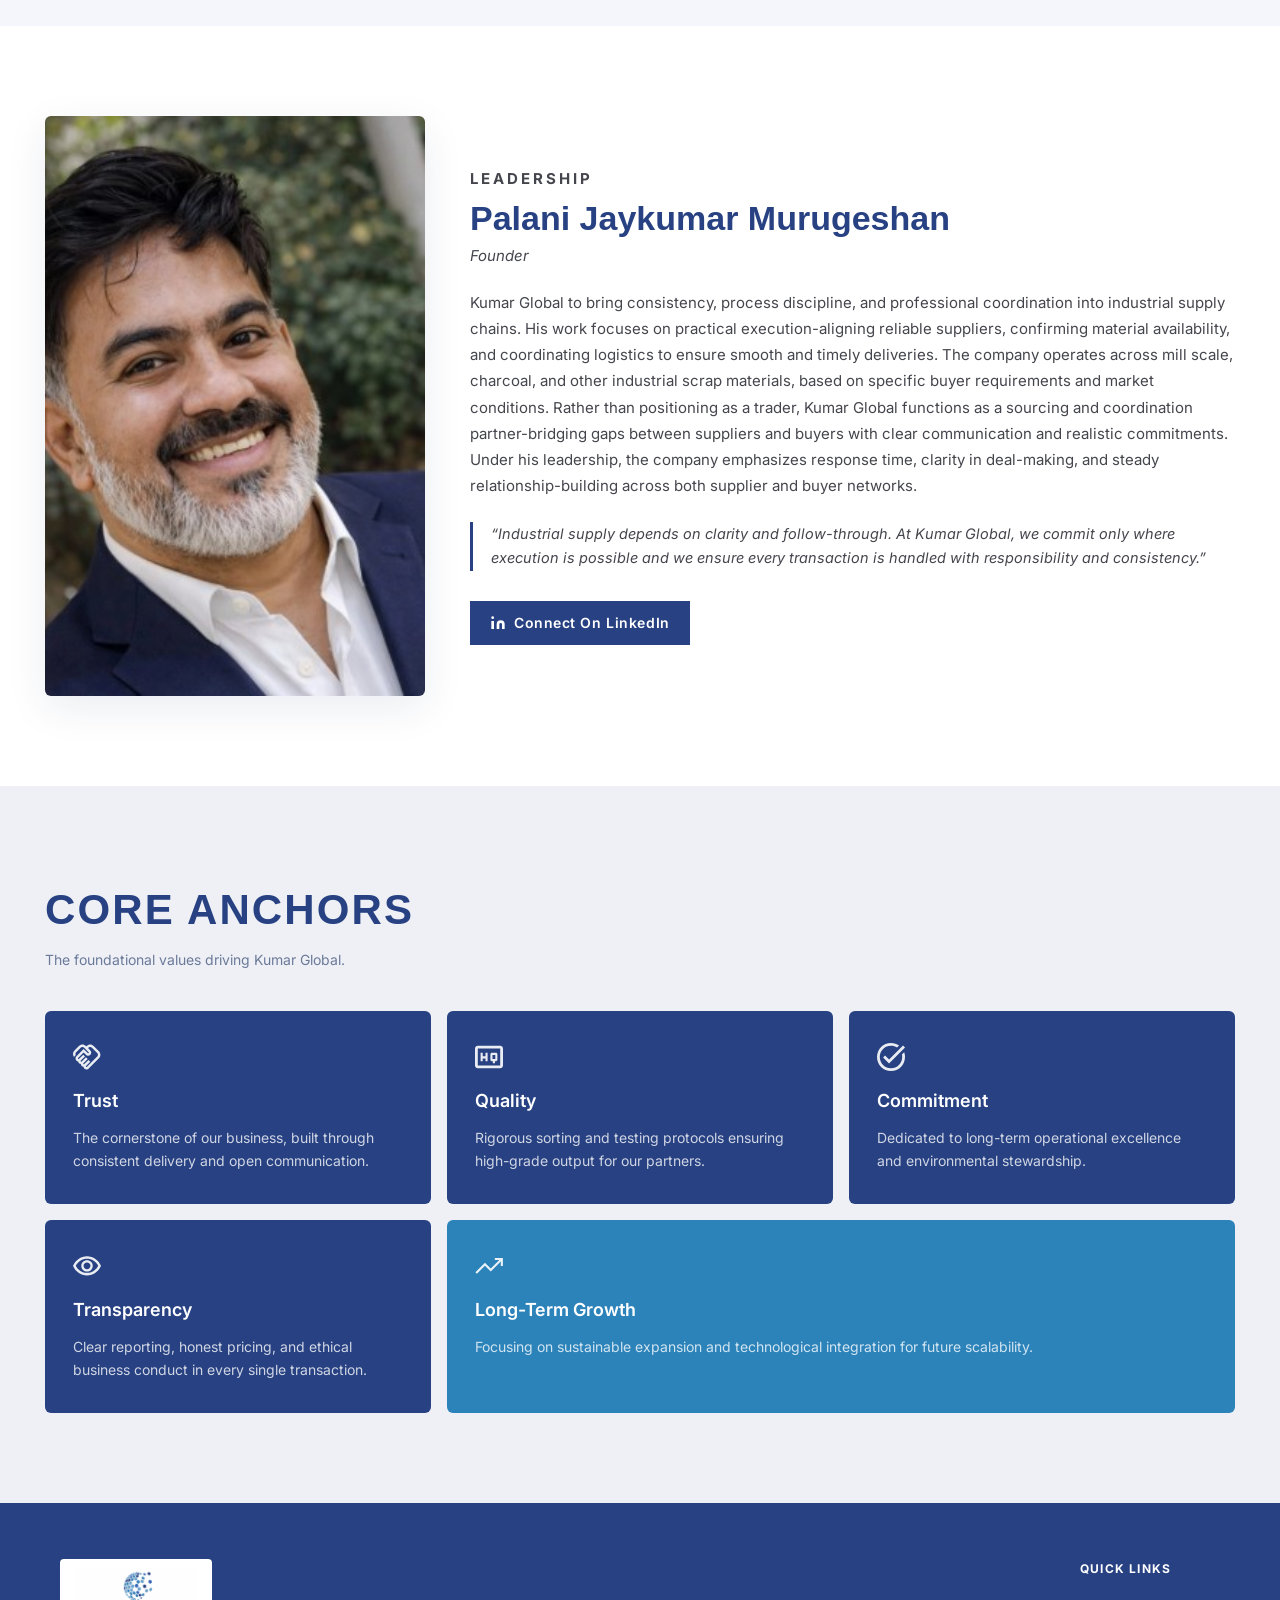
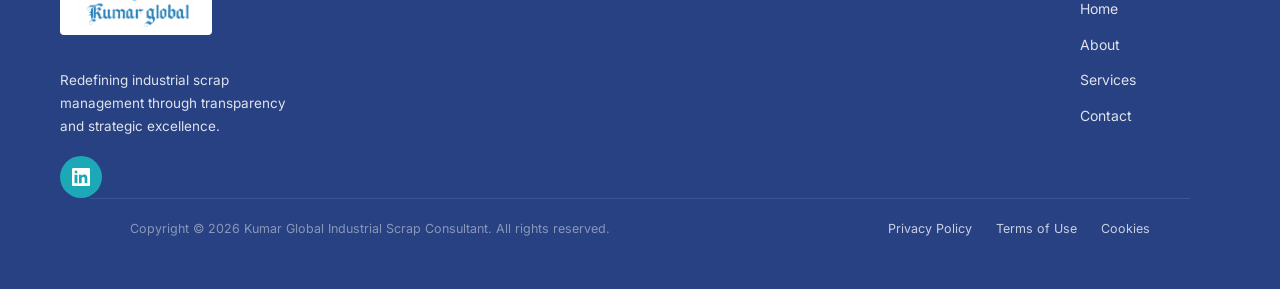
==== commit 7d6184b6: "changes in home page  done" ====
--- a/pages/about.html
+++ b/pages/about.html
@@ -59,7 +59,7 @@
         }
       }
     </script>
-<link href="https://db.onlinewebfonts.com/c/a0f33b8a3febb69aa498dba7d9e8cab2?family=Old+English+Text+MT+Std" rel="stylesheet">
+
 
     <link
       href="https://fonts.googleapis.com/css2?family=Inter:wght@400;500;600;700;800&family=Manrope:wght@600;700;800&display=swap"
@@ -215,9 +215,9 @@
             <p class="section-eyebrow">LEADERSHIP</p>
             <h2 class="leader-name">Palani Jaykumar Murugeshan</h2>
             <p class="leader-title-role">
-              <em>Founder &amp; Managing Director</em>
+              <em>Founder</em>
             </p>
-            <div class="leader-divider"></div>
+    
             <p>
               Kumar Global to bring consistency, process discipline, and
               professional coordination into industrial supply chains. His work
--- a/css/style.css
+++ b/css/style.css
@@ -577,12 +577,6 @@
   margin-bottom: 18px;
 }
 
-.leader-divider {
-  width: 40px;
-  height: 3px;
-  background: var(--navy);
-  margin-bottom: 22px;
-}
 
 .leader-content p {
   font-size: 15px;
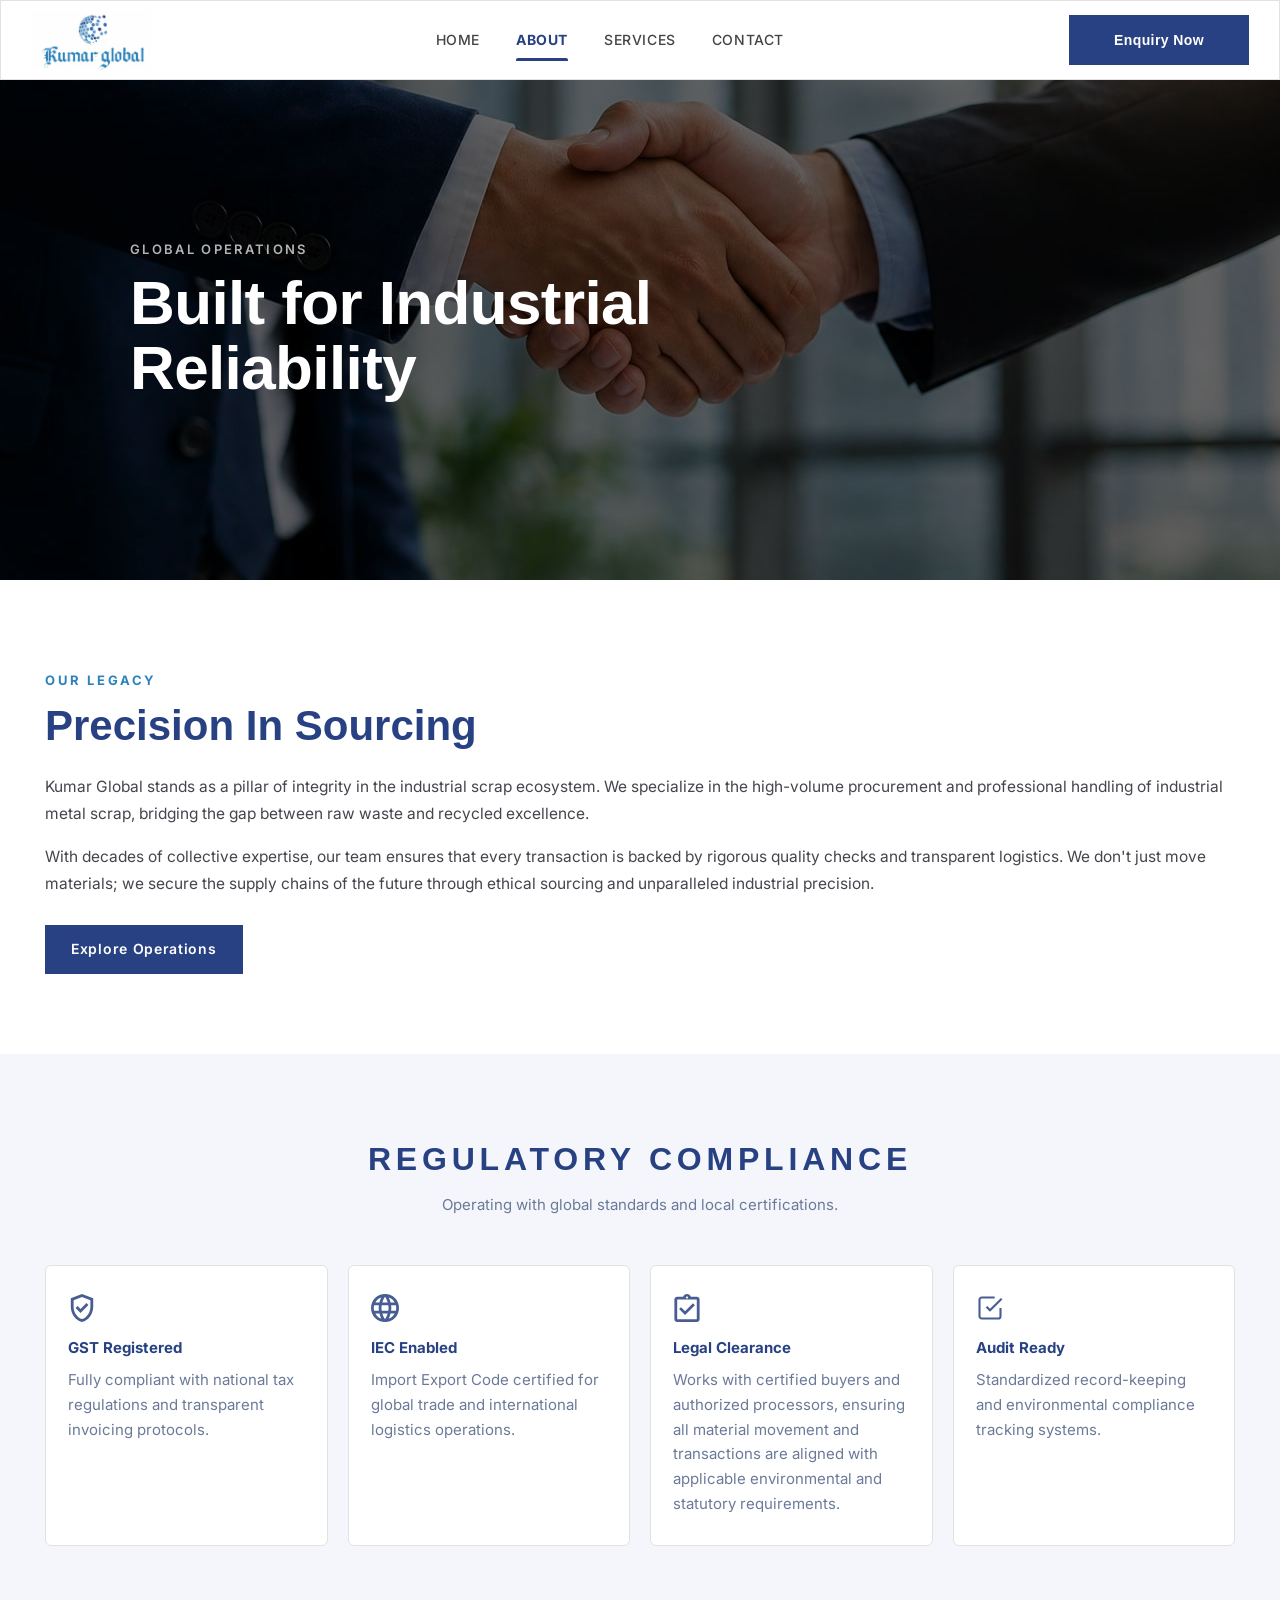
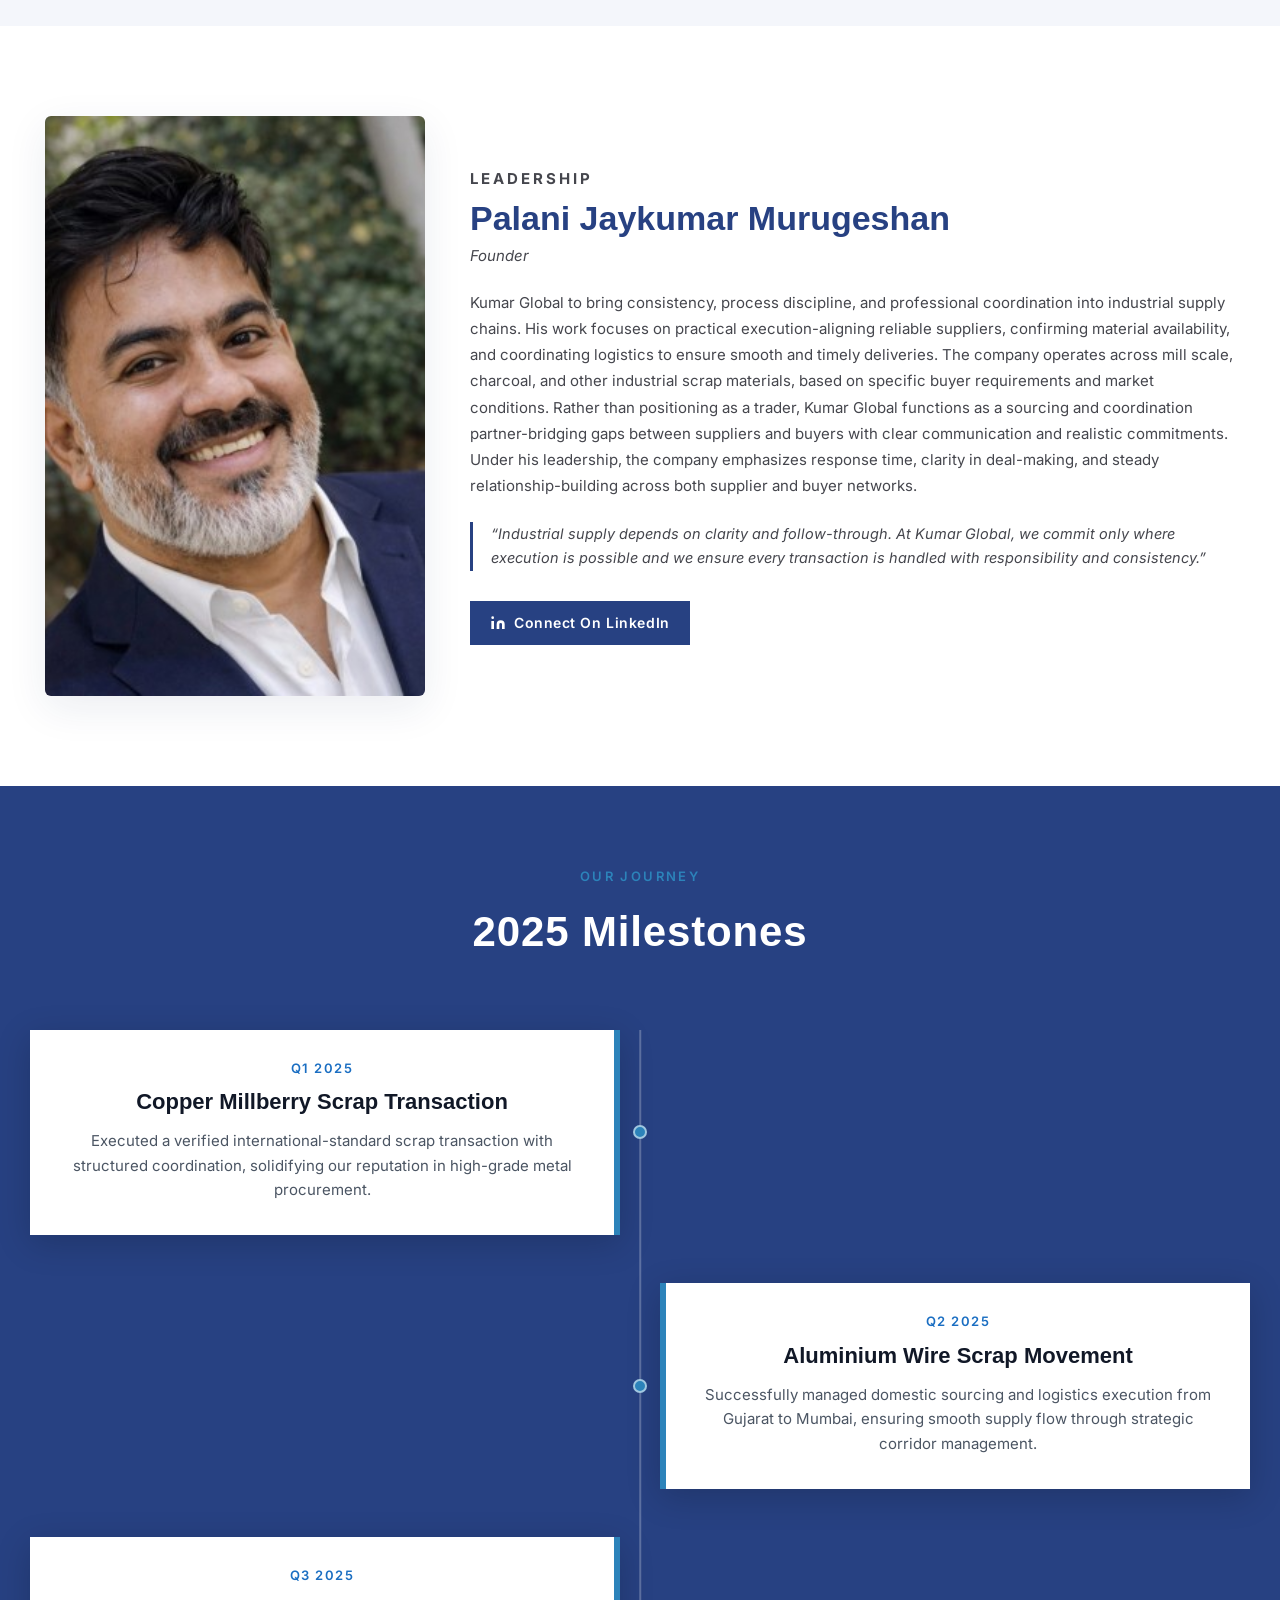
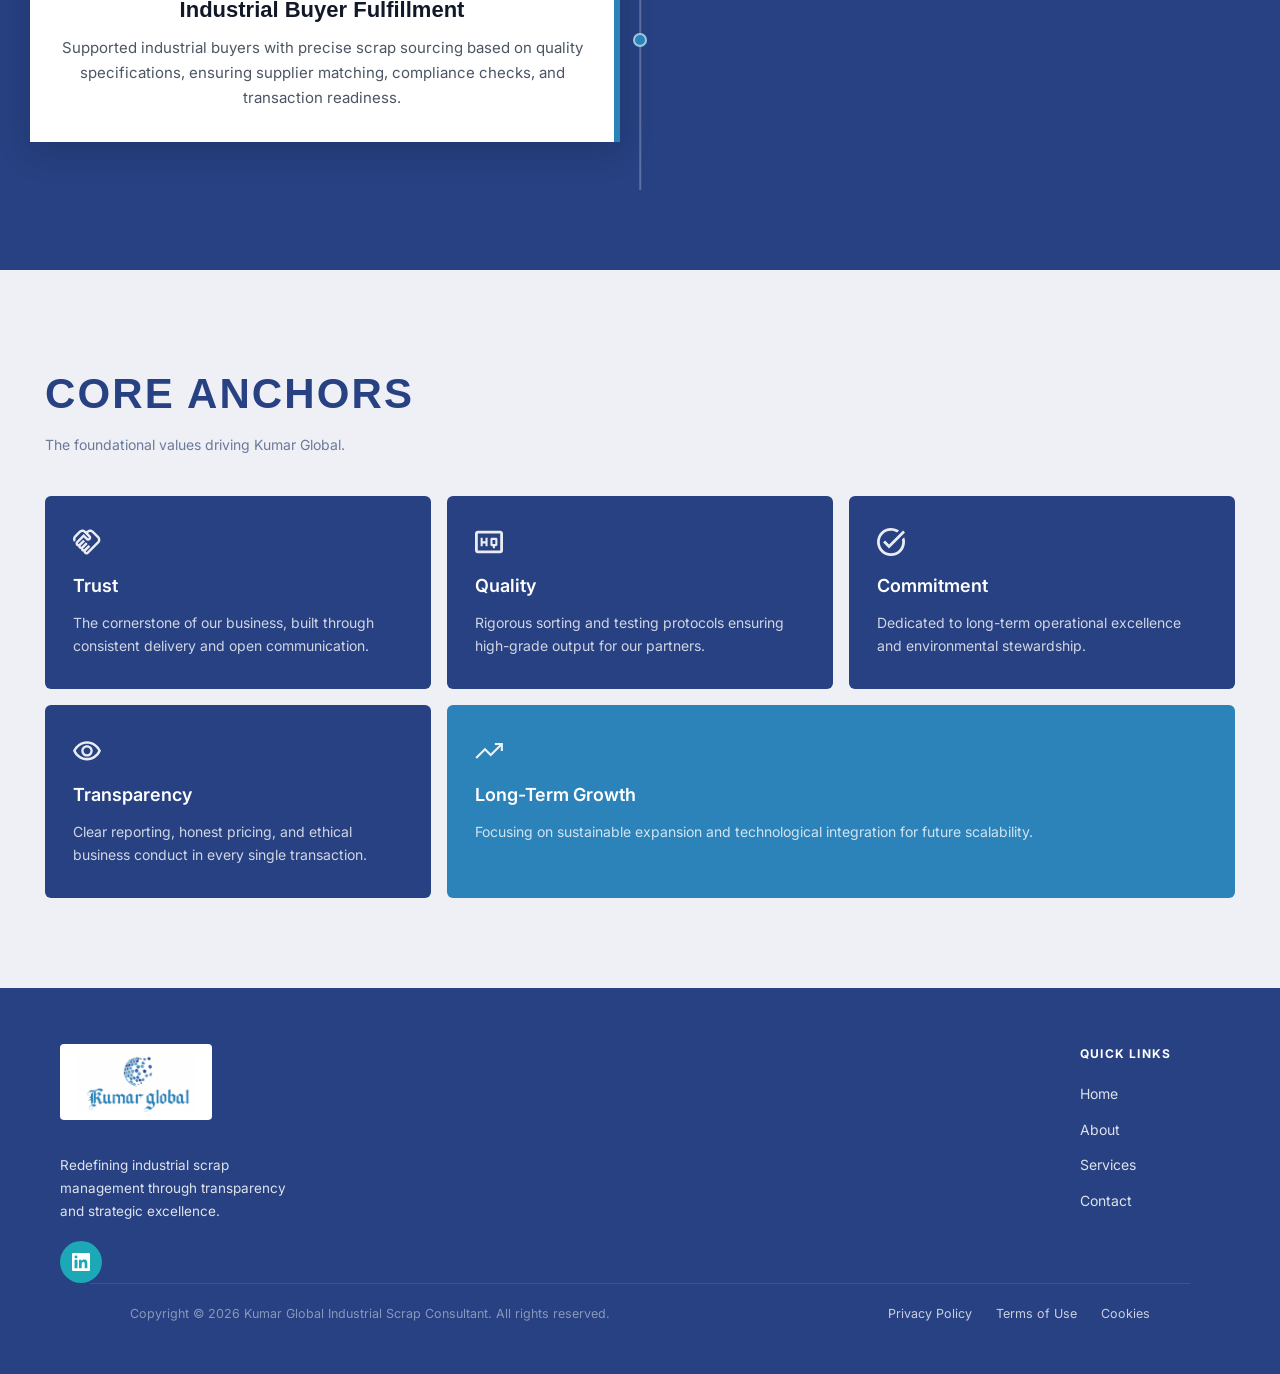
==== commit 5917fead: "about page modified" ====
--- a/pages/about.html
+++ b/pages/about.html
@@ -255,6 +255,48 @@
         </div>
       </section>
 
+<section class="timeline-section">
+    <div class="header">
+      <p class="eyebrow">OUR JOURNEY</p>
+      <h1 class="title">2025 Milestones</h1>
+    </div>
+
+    <div class="timeline">
+      <div class="timeline-line"></div>
+
+  
+      <div class="timeline-item left">
+        <div class="card">
+          <p class="quarter">Q1 2025</p>
+          <h2 class="card-title">Copper Millberry Scrap Transaction</h2>
+          <p class="card-desc">Executed a verified international-standard scrap transaction with structured coordination, solidifying our reputation in high-grade metal procurement.</p>
+        </div>
+        <div class="dot"></div>
+      </div>
+
+     
+      <div class="timeline-item right">
+        <div class="dot"></div>
+        <div class="card">
+          <p class="quarter">Q2 2025</p>
+          <h2 class="card-title">Aluminium Wire Scrap Movement</h2>
+          <p class="card-desc">Successfully managed domestic sourcing and logistics execution from Gujarat to Mumbai, ensuring smooth supply flow through strategic corridor management.</p>
+        </div>
+      </div>
+
+    
+      <div class="timeline-item left">
+        <div class="card">
+          <p class="quarter">Q3 2025</p>
+          <h2 class="card-title">Industrial Buyer Fulfillment</h2>
+          <p class="card-desc">Supported industrial buyers with precise scrap sourcing based on quality specifications, ensuring supplier matching, compliance checks, and transaction readiness.</p>
+        </div>
+        <div class="dot"></div>
+      </div>
+    </div>
+  </section>
+
+
       <section class="anchors-section">
         <div class="container">
           <h2 class="anchors-title">CORE ANCHORS</h2>
--- a/css/style.css
+++ b/css/style.css
@@ -698,6 +698,182 @@
   font-family: var(--font-ui);
 }
 
+.timeline-section {
+  background-color: var(--navy);
+  width: 100%;
+  padding: 80px 30px;
+}
+
+.header {
+  text-align: center;
+  margin-bottom: 64px;
+}
+
+.eyebrow {
+  font-size: 13px;
+  font-weight: 600;
+  letter-spacing: 0.18em;
+  color: var(--blue-accent);
+  text-transform: uppercase;
+  margin-bottom: 12px;
+}
+
+.title {
+  font-family: var(--font-display);
+  font-size: clamp(34px, 5vw, 42px);
+  font-weight: 700;
+  color: #ffffff;
+  letter-spacing: 0.02em;
+}
+
+
+.timeline {
+  position: relative;
+  display: flex;
+  flex-direction: column;
+  gap: 0;
+}
+
+
+.timeline-line {
+  position: absolute;
+  left: 50%;
+  top: 0;
+  bottom: 0;
+  width: 1.5px;
+  background: rgba(255, 255, 255, 0.25);
+  transform: translateX(-50%);
+  z-index: 0;
+}
+
+
+.timeline-item {
+  position: relative;
+  display: flex;
+  align-items: center;
+  width: 100%;
+  min-height: 200px;
+  margin-bottom: 48px;
+  z-index: 1;
+}
+
+
+.timeline-item.left {
+  justify-content:center;
+  padding-right:calc(50% + 20px);
+  
+}
+
+
+.timeline-item.right {
+  justify-content: center;
+  padding-left: calc(50% + 20px);
+}
+
+.timeline-item.left .card {
+border-right: 6px solid var(--blue-accent);
+}
+
+.timeline-item.right .card {
+border-left: 6px solid var(--blue-accent);
+}
+.card {
+  background: #ffffff;
+  color: #1a1a2e;
+  padding: 28px 28px 32px;
+  width: 100%;
+  max-width: 620px;
+  box-shadow: 0 8px 32px rgba(0, 0, 0, 0.18);
+  transition: transform 0.25s ease, box-shadow 0.25s ease;
+  text-align: center;
+
+}
+
+.card:hover {
+  transform: translateY(-4px);
+  box-shadow: 0 16px 48px rgba(0, 0, 0, 0.28);
+}
+
+.quarter {
+  font-size: 13px;
+  font-weight: 600;
+  letter-spacing: 0.12em;
+  color: #1a6ec2;
+  text-transform: uppercase;
+  margin-bottom: 10px;
+}
+
+.card-title {
+  font-family: var(--font-display);
+  font-size: 22px;
+  font-weight: 700;
+  color: #111827;
+  line-height: 1.3;
+  margin-bottom: 12px;
+}
+
+.card-desc {
+  font-family: var(--font-body);
+  font-size: 15px;
+  line-height: 1.65;
+  color: #4b5563;
+}
+
+
+.dot {
+  position: absolute;
+  left: 50%;
+  transform: translateX(-50%);
+  width: 14px;
+  height: 14px;
+  border-radius: 50%;
+  background: var(--blue-accent);
+  border: 2px solid rgba(255, 255, 255, 0.55);
+  z-index: 2;
+  flex-shrink: 0;
+}
+
+
+.timeline-item {
+  opacity: 0;
+  transform: translateY(24px);
+  animation: fadeUp 0.55s ease forwards;
+}
+
+.timeline-item:nth-child(2) { animation-delay: 0.1s; }
+.timeline-item:nth-child(3) { animation-delay: 0.25s; }
+.timeline-item:nth-child(4) { animation-delay: 0.4s; }
+
+@keyframes fadeUp {
+  to {
+    opacity: 1;
+    transform: translateY(0);
+  }
+}
+
+
+@media (max-width: 640px) {
+  .timeline-line {
+    left: 16px;
+  }
+
+  .timeline-item.left,
+  .timeline-item.right {
+    padding-left: 48px;
+    padding-right: 0;
+    justify-content: flex-start;
+  }
+
+  .dot {
+    left: 16px;
+  }
+
+  .card {
+    max-width: 100%;
+  }
+}
+
+
 
 .footer {
   background: var(--navy);
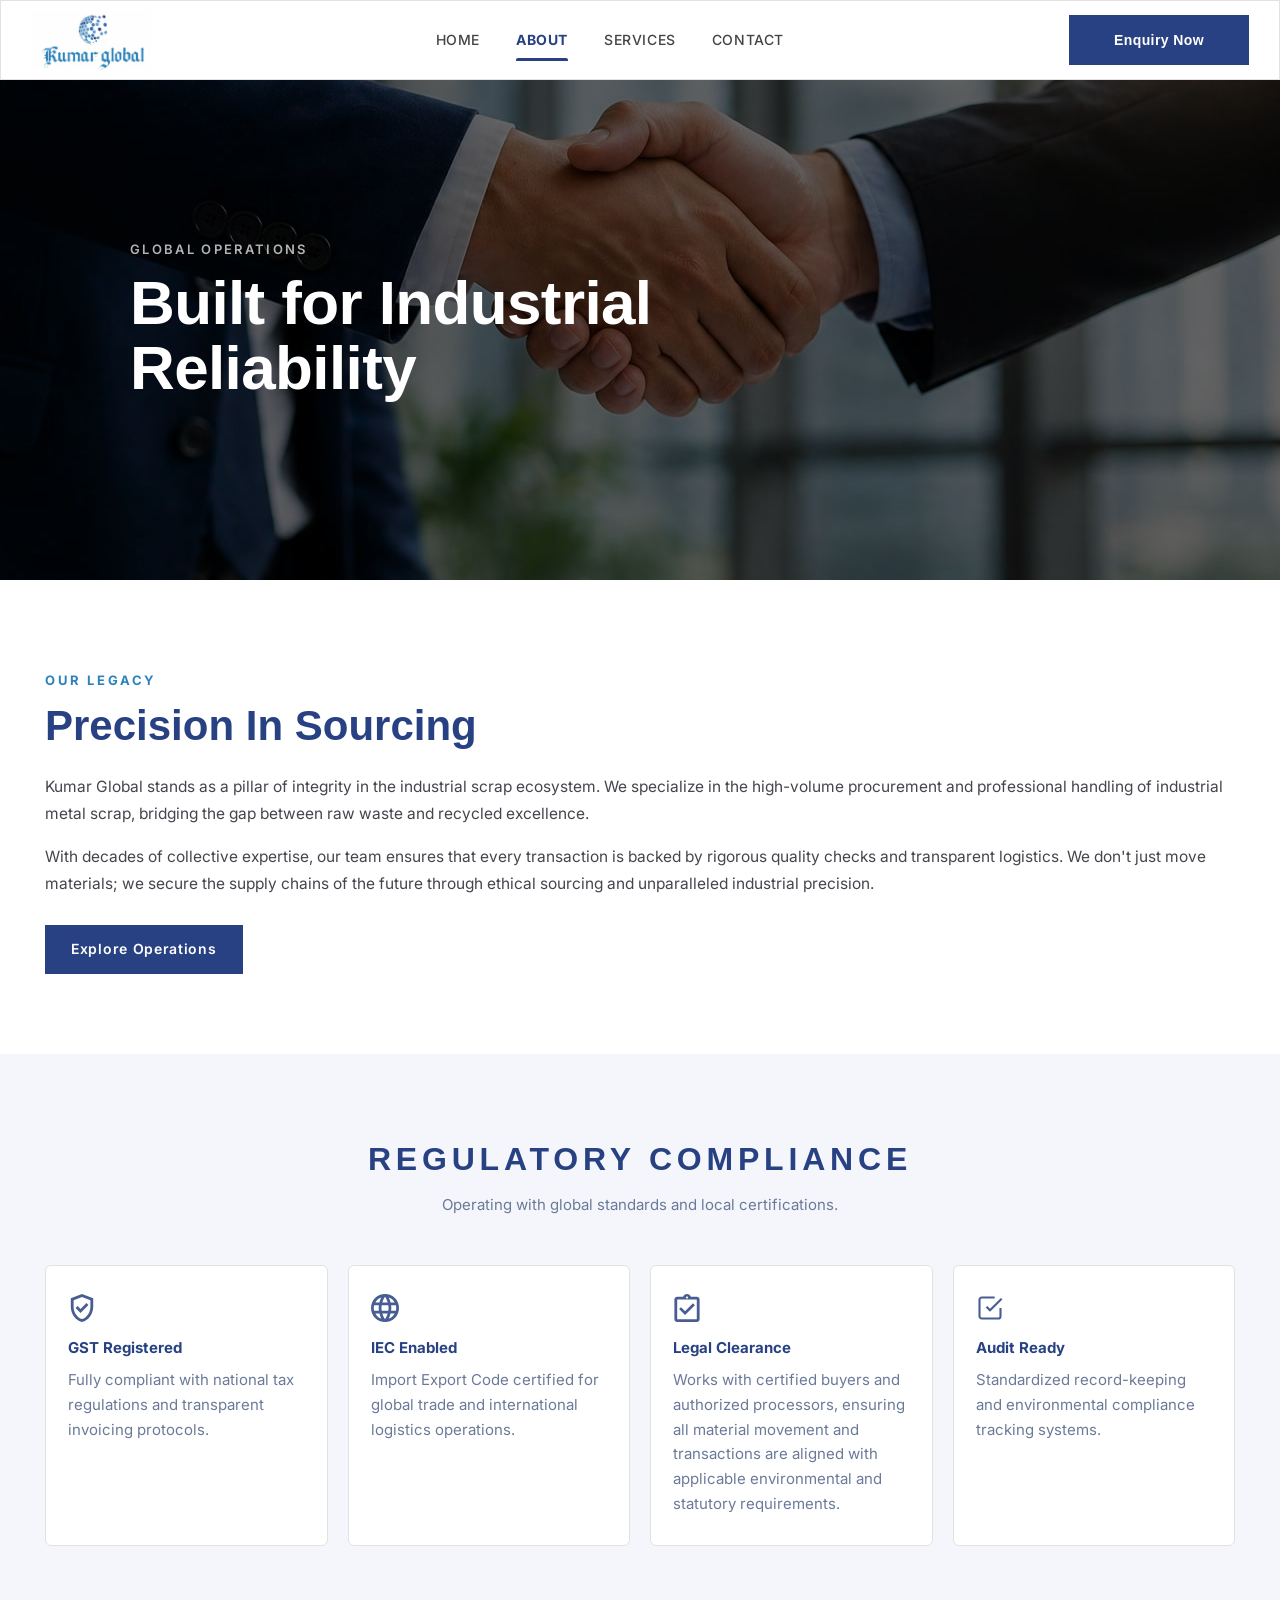
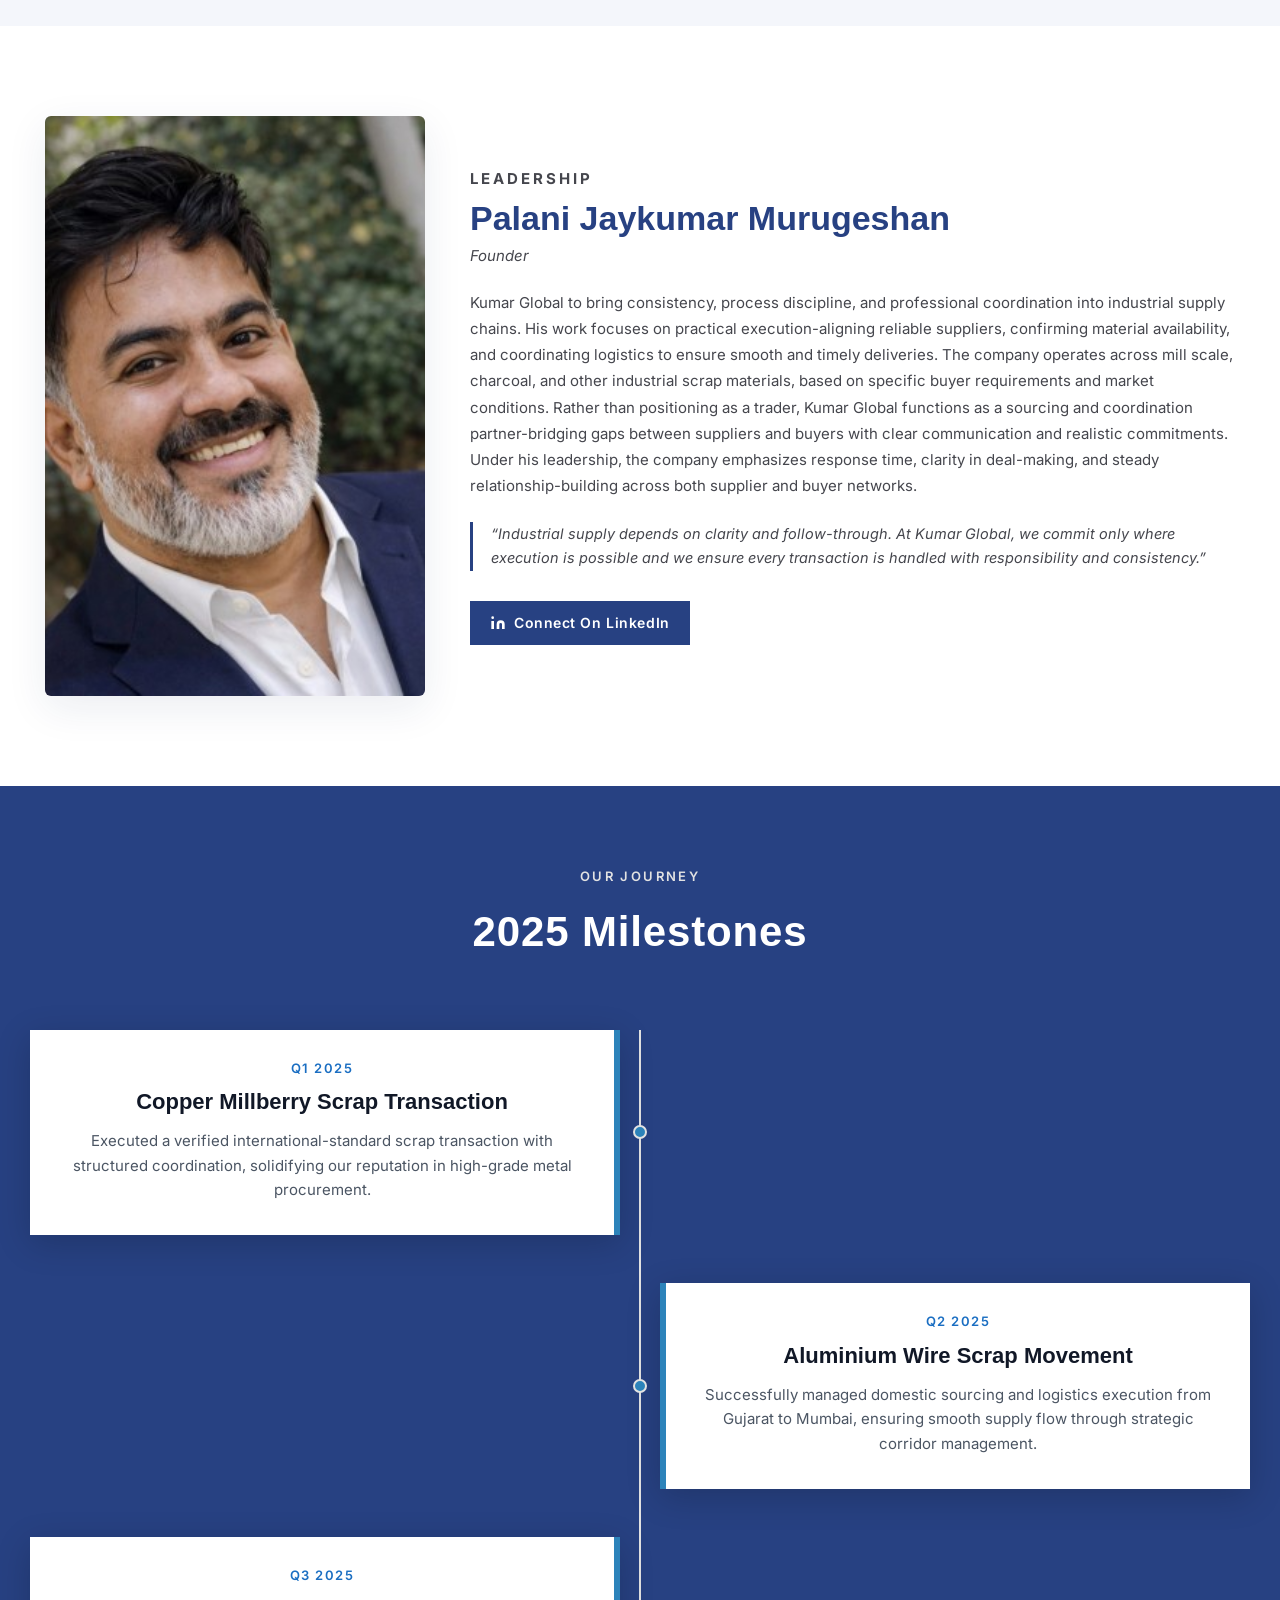
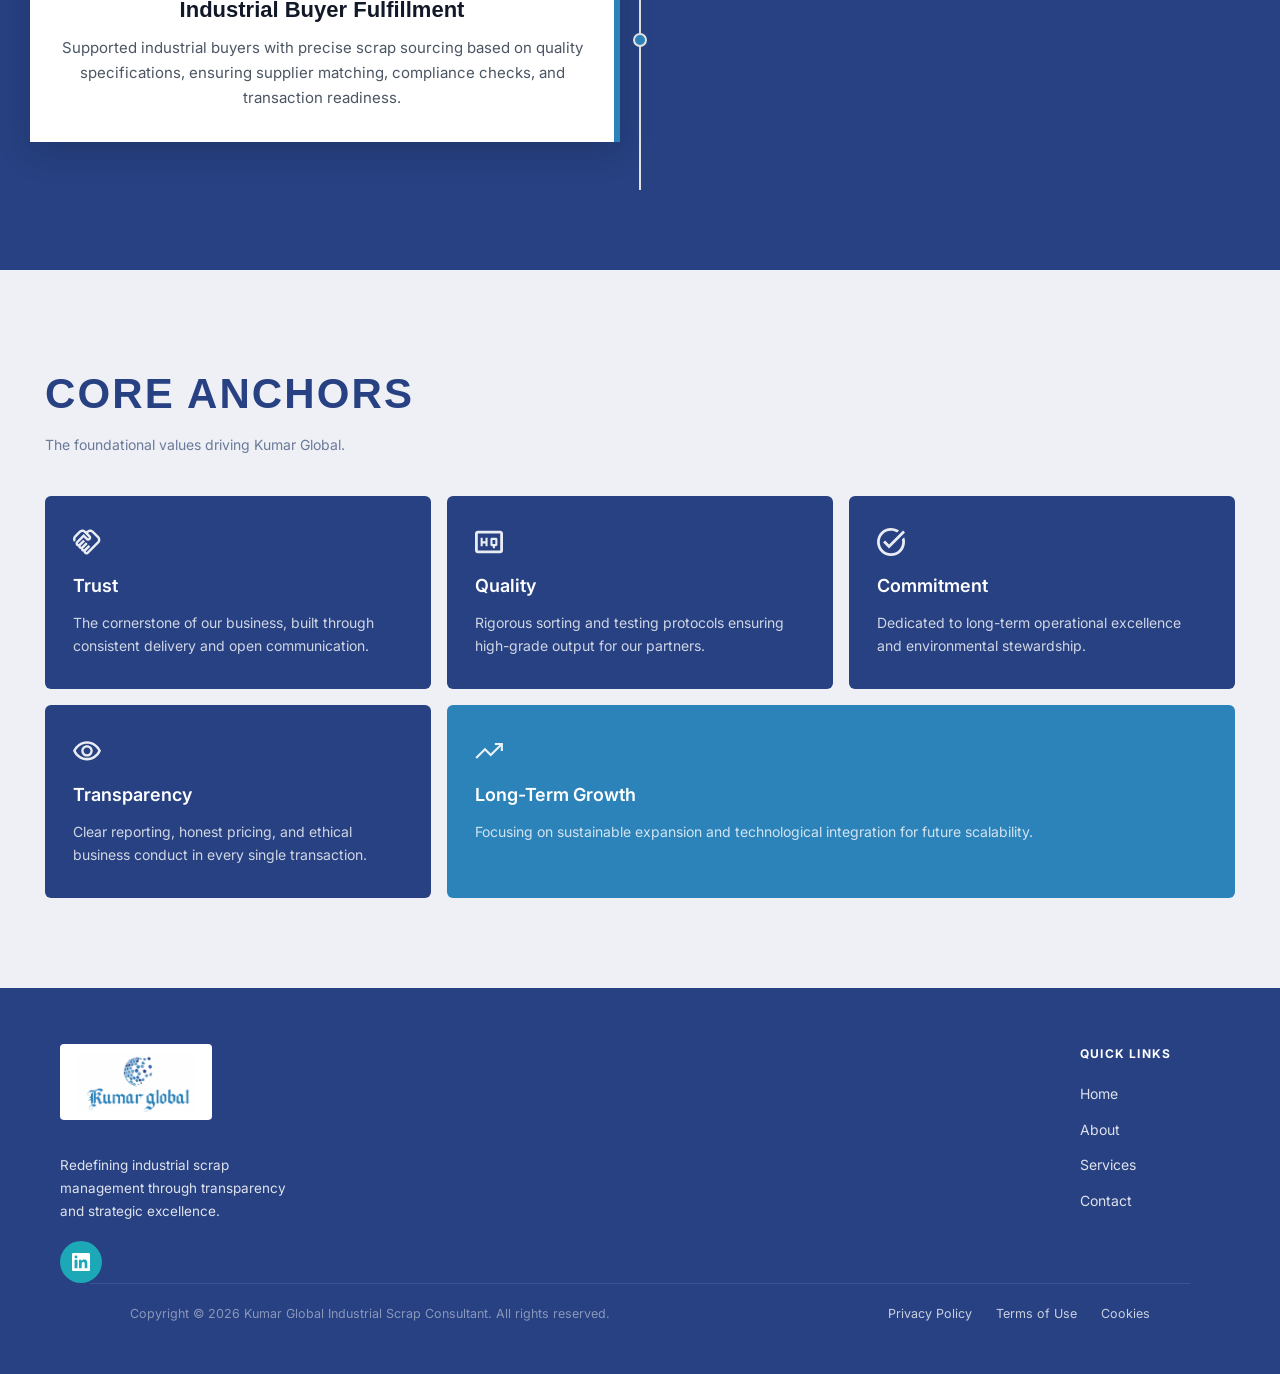
==== commit cf6f2926: "changes done" ====
--- a/pages/about.html
+++ b/pages/about.html
@@ -11,7 +11,7 @@
     />
     <meta name="robots" content="index, follow" />
     <meta name="author" content="Kumar Global" />
-    <link rel="canonical" href="https://www.kumarglobal.com/about.html" />
+    <link rel="canonical" href="https://www.kumarglobal.in/about.html" />
 
     <meta
       property="og:title"
@@ -22,10 +22,10 @@
       content="Kumar Global specializes in high-volume procurement, ethical sourcing, and professional handling of industrial metal scrap."
     />
     <meta property="og:type" content="website" />
-    <meta property="og:url" content="https://www.kumarglobal.com/about.html" />
+    <meta property="og:url" content="https://www.kumarglobal.in/about.html" />
     <meta
       property="og:image"
-      content="https://www.kumarglobal.com/assets/images/about_hero.png"
+      content="https://www.kumarglobal.in/assets/images/about_hero.png"
     />
     <meta property="og:site_name" content="Kumar Global" />
 
@@ -40,7 +40,7 @@
     />
     <meta
       name="twitter:image"
-      content="https://www.kumarglobal.com/assets/images/about_hero.png"
+      content="https://www.kumarglobal.in/assets/images/about_hero.png"
     />
 
     <title>About Us | Kumar Global</title>
@@ -50,8 +50,8 @@
         "@context": "https://schema.org",
         "@type": "Organization",
         "name": "Kumar Global",
-        "url": "https://www.kumarglobal.com",
-        "logo": "https://www.kumarglobal.com/assets/icons/Logo.png",
+        "url": "https://www.kumarglobal.in",
+        "logo": "https://www.kumarglobal.in/assets/icons/Logo.png",
         "description": "Kumar Global stands as a pillar of integrity in the industrial scrap ecosystem. We specialize in the high-volume procurement and professional handling of industrial metal scrap.",
         "founder": {
           "@type": "Person",
--- a/css/style.css
+++ b/css/style.css
@@ -713,7 +713,7 @@
   font-size: 13px;
   font-weight: 600;
   letter-spacing: 0.18em;
-  color: var(--blue-accent);
+  color: var(--card-border);
   text-transform: uppercase;
   margin-bottom: 12px;
 }
@@ -740,8 +740,8 @@
   left: 50%;
   top: 0;
   bottom: 0;
-  width: 1.5px;
-  background: rgba(255, 255, 255, 0.25);
+  width: 2px;
+  background: var(--card-border);
   transform: translateX(-50%);
   z-index: 0;
 }
@@ -828,7 +828,7 @@
   height: 14px;
   border-radius: 50%;
   background: var(--blue-accent);
-  border: 2px solid rgba(255, 255, 255, 0.55);
+  border: 2px solid var(--card-border);
   z-index: 2;
   flex-shrink: 0;
 }
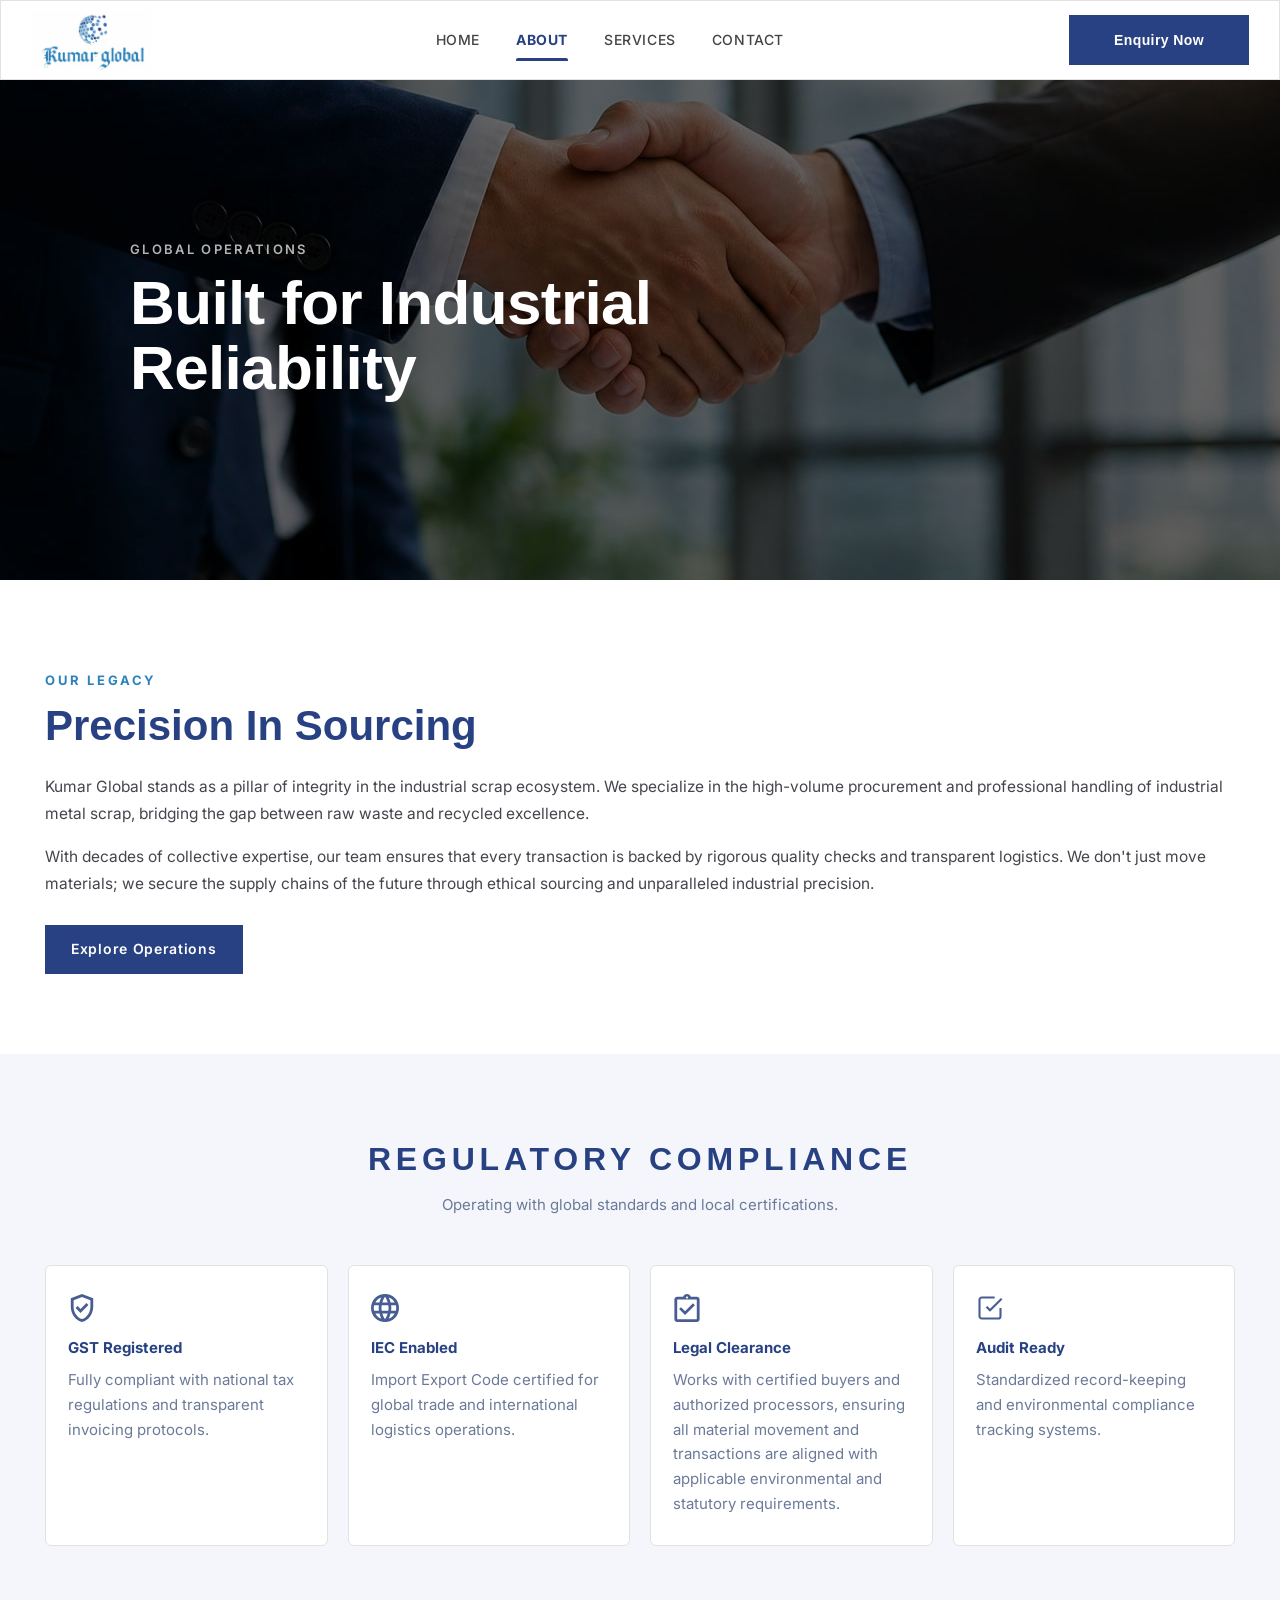
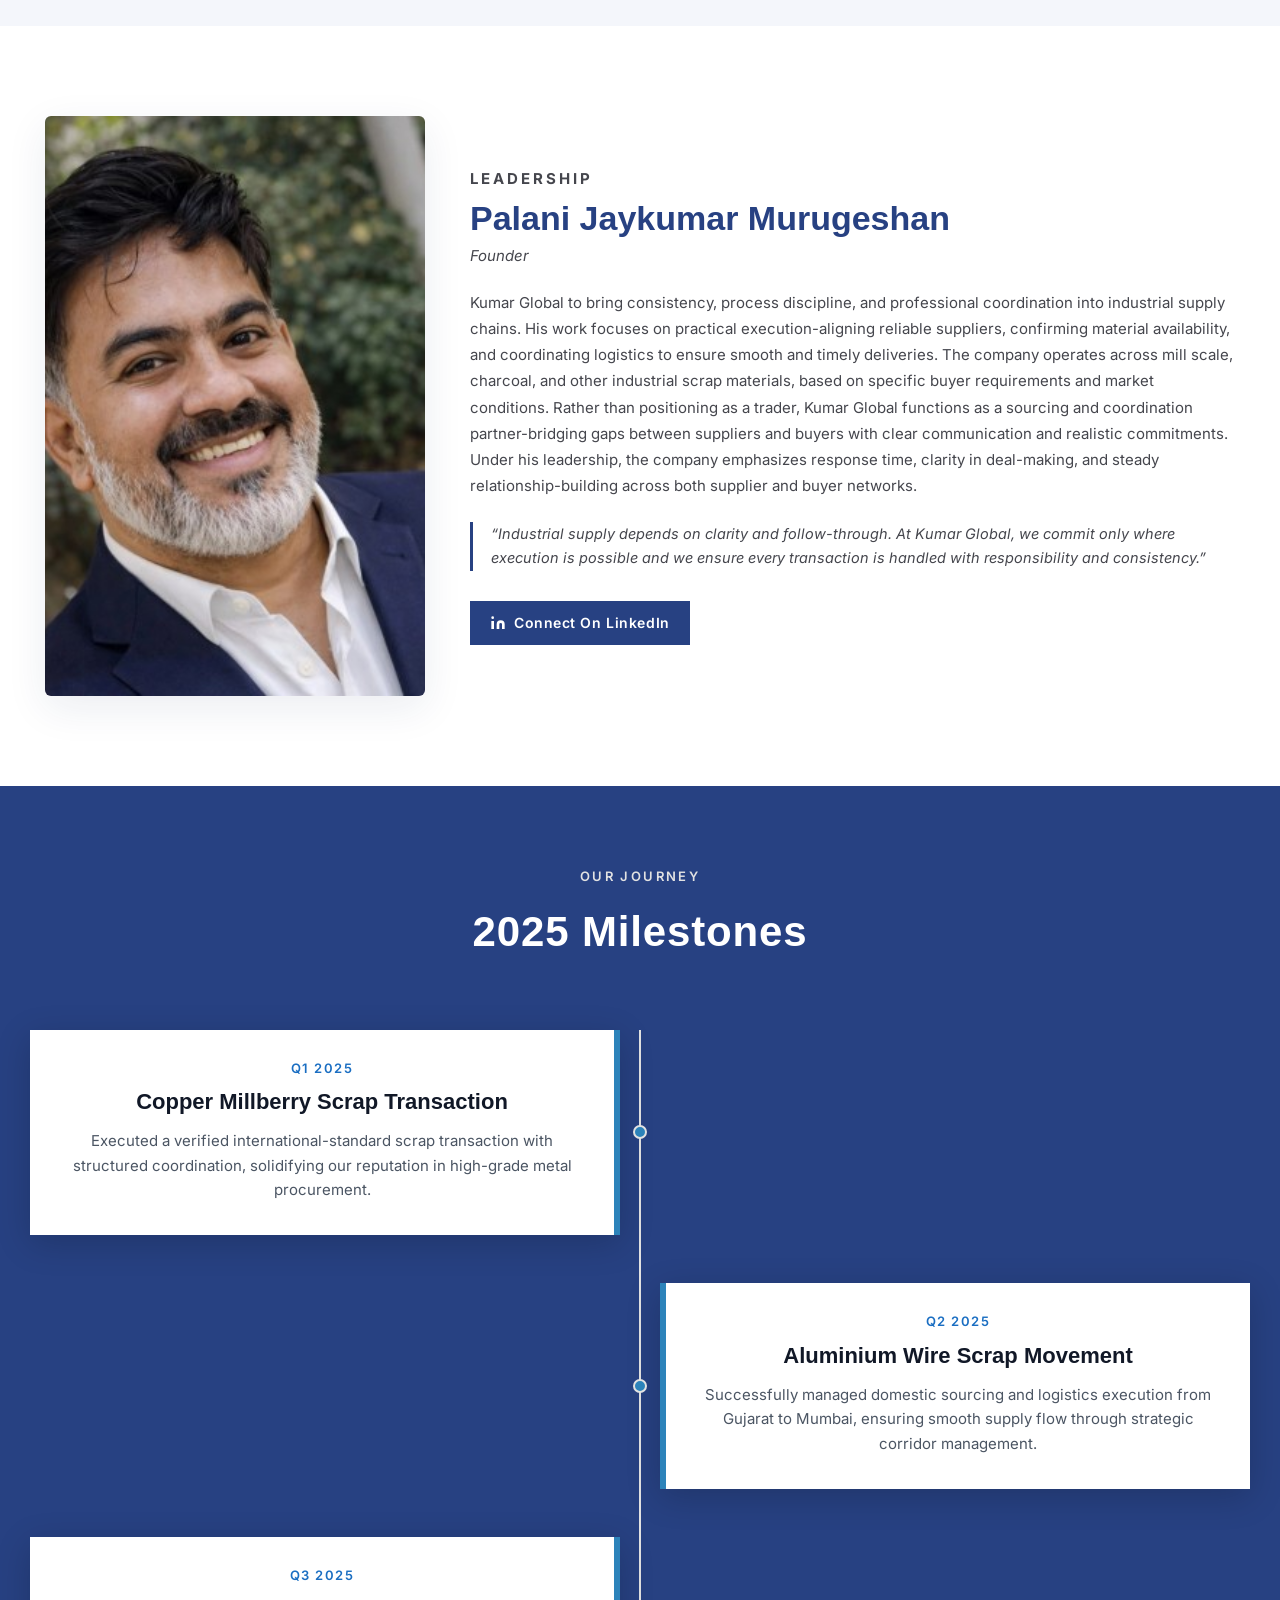
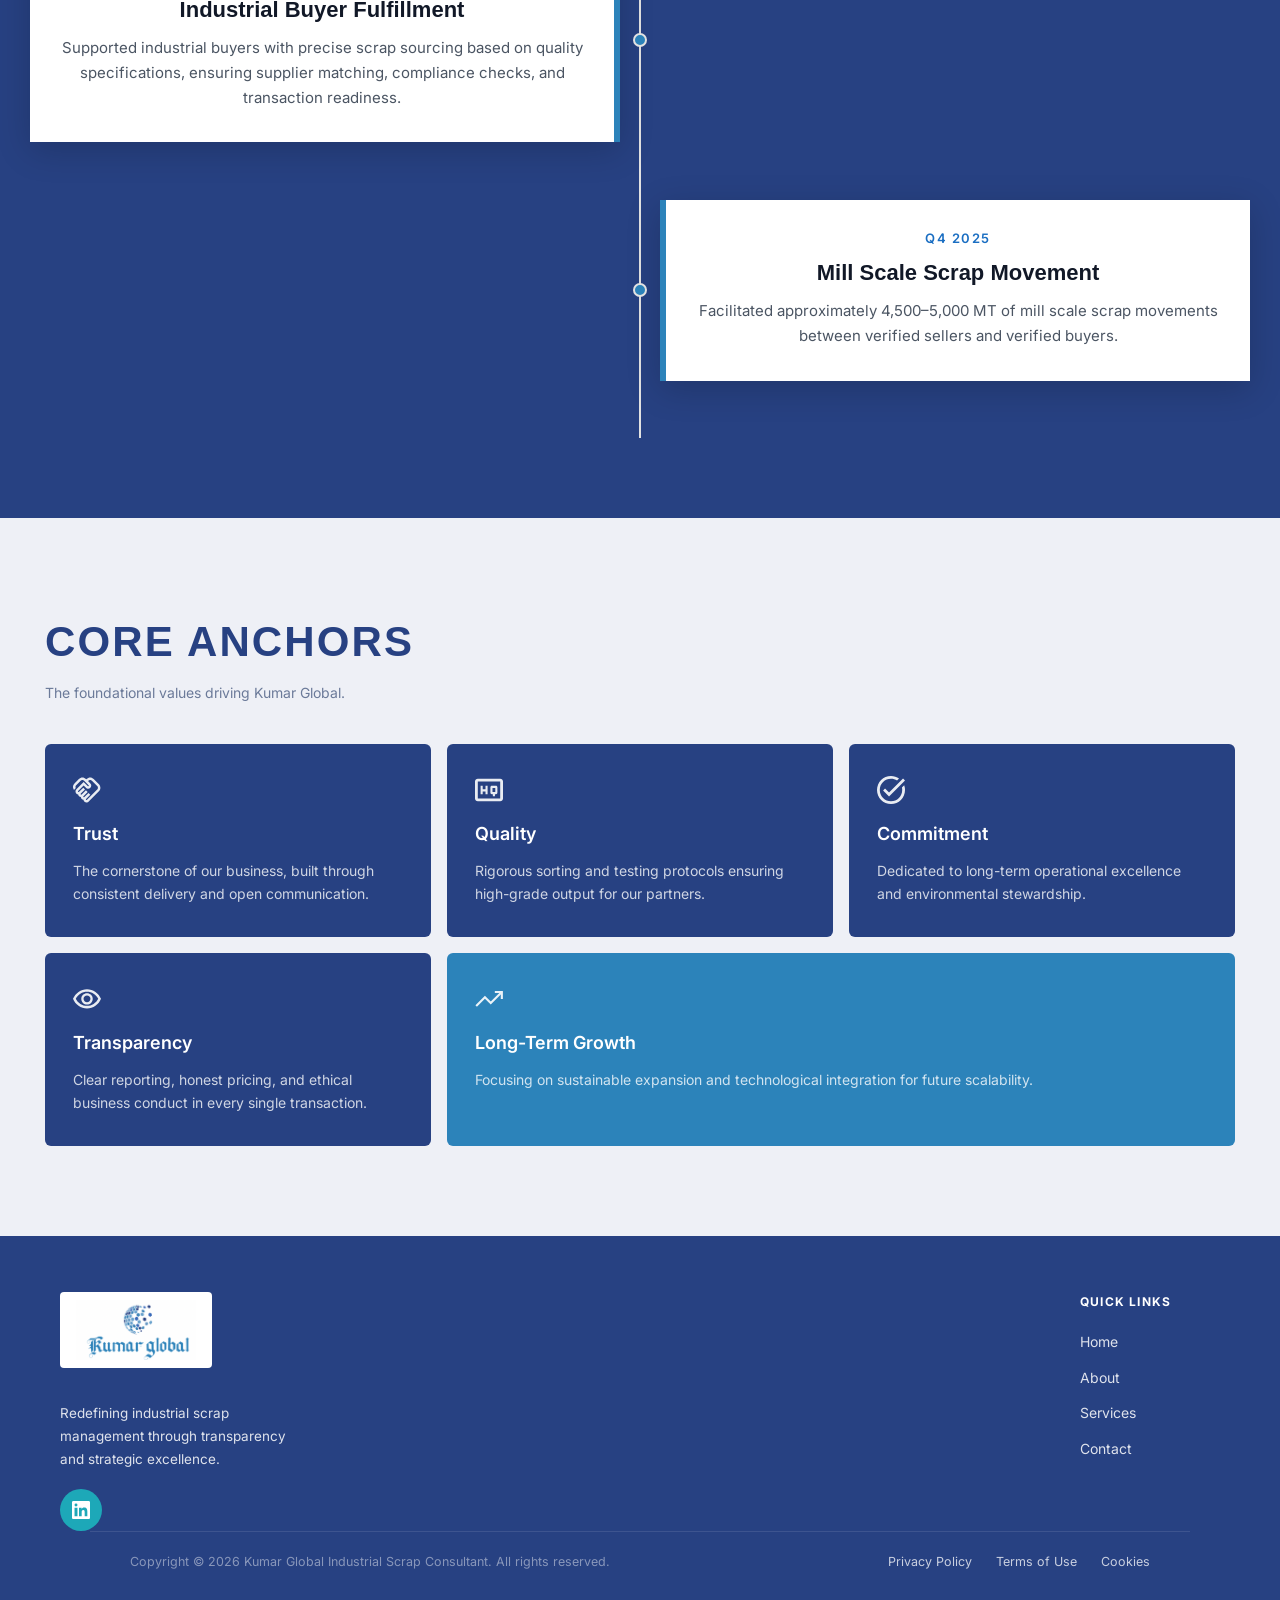
==== commit 755356f3: "last milestone added" ====
--- a/pages/about.html
+++ b/pages/about.html
@@ -60,7 +60,6 @@
       }
     </script>
 
-
     <link
       href="https://fonts.googleapis.com/css2?family=Inter:wght@400;500;600;700;800&family=Manrope:wght@600;700;800&display=swap"
       rel="stylesheet"
@@ -78,7 +77,6 @@
             class="logo-img"
           />
         </div>
-
       </div>
 
       <ul class="nav-links" id="navLinks">
@@ -181,10 +179,9 @@
               </div>
               <h4>Legal Clearance</h4>
               <p>
-                Works with certified buyers and authorized
-                processors, ensuring all material movement and transactions are
-                aligned with applicable environmental and statutory
-                requirements.
+                Works with certified buyers and authorized processors, ensuring
+                all material movement and transactions are aligned with
+                applicable environmental and statutory requirements.
               </p>
             </div>
             <div class="compliance-card">
@@ -217,7 +214,7 @@
             <p class="leader-title-role">
               <em>Founder</em>
             </p>
-    
+
             <p>
               Kumar Global to bring consistency, process discipline, and
               professional coordination into industrial supply chains. His work
@@ -255,47 +252,67 @@
         </div>
       </section>
 
-<section class="timeline-section">
-    <div class="header">
-      <p class="eyebrow">OUR JOURNEY</p>
-      <h1 class="title">2025 Milestones</h1>
-    </div>
-
-    <div class="timeline">
-      <div class="timeline-line"></div>
-
-  
-      <div class="timeline-item left">
-        <div class="card">
-          <p class="quarter">Q1 2025</p>
-          <h2 class="card-title">Copper Millberry Scrap Transaction</h2>
-          <p class="card-desc">Executed a verified international-standard scrap transaction with structured coordination, solidifying our reputation in high-grade metal procurement.</p>
-        </div>
-        <div class="dot"></div>
-      </div>
-
-     
-      <div class="timeline-item right">
-        <div class="dot"></div>
-        <div class="card">
-          <p class="quarter">Q2 2025</p>
-          <h2 class="card-title">Aluminium Wire Scrap Movement</h2>
-          <p class="card-desc">Successfully managed domestic sourcing and logistics execution from Gujarat to Mumbai, ensuring smooth supply flow through strategic corridor management.</p>
-        </div>
-      </div>
-
-    
-      <div class="timeline-item left">
-        <div class="card">
-          <p class="quarter">Q3 2025</p>
-          <h2 class="card-title">Industrial Buyer Fulfillment</h2>
-          <p class="card-desc">Supported industrial buyers with precise scrap sourcing based on quality specifications, ensuring supplier matching, compliance checks, and transaction readiness.</p>
-        </div>
-        <div class="dot"></div>
-      </div>
-    </div>
-  </section>
-
+      <section class="timeline-section">
+        <div class="header">
+          <p class="eyebrow">OUR JOURNEY</p>
+          <h1 class="title">2025 Milestones</h1>
+        </div>
+
+        <div class="timeline">
+          <div class="timeline-line"></div>
+
+          <div class="timeline-item left">
+            <div class="card">
+              <p class="quarter">Q1 2025</p>
+              <h2 class="card-title">Copper Millberry Scrap Transaction</h2>
+              <p class="card-desc">
+                Executed a verified international-standard scrap transaction
+                with structured coordination, solidifying our reputation in
+                high-grade metal procurement.
+              </p>
+            </div>
+            <div class="dot"></div>
+          </div>
+
+          <div class="timeline-item right">
+            <div class="dot"></div>
+            <div class="card">
+              <p class="quarter">Q2 2025</p>
+              <h2 class="card-title">Aluminium Wire Scrap Movement</h2>
+              <p class="card-desc">
+                Successfully managed domestic sourcing and logistics execution
+                from Gujarat to Mumbai, ensuring smooth supply flow through
+                strategic corridor management.
+              </p>
+            </div>
+          </div>
+
+          <div class="timeline-item left">
+            <div class="card">
+              <p class="quarter">Q3 2025</p>
+              <h2 class="card-title">Industrial Buyer Fulfillment</h2>
+              <p class="card-desc">
+                Supported industrial buyers with precise scrap sourcing based on
+                quality specifications, ensuring supplier matching, compliance
+                checks, and transaction readiness.
+              </p>
+            </div>
+            <div class="dot"></div>
+          </div>
+
+          <div class="timeline-item right">
+            <div class="dot"></div>
+            <div class="card">
+              <p class="quarter">Q4 2025</p>
+              <h2 class="card-title">Mill Scale Scrap Movement</h2>
+              <p class="card-desc">
+                Facilitated approximately 4,500–5,000 MT of mill scale scrap
+                movements between verified sellers and verified buyers.
+              </p>
+            </div>
+          </div>
+        </div>
+      </section>
 
       <section class="anchors-section">
         <div class="container">
@@ -395,7 +412,6 @@
                 class="logo-img"
               />
             </div>
-          
           </div>
           <p class="footer-tagline">
             Redefining industrial scrap<br />management through transparency<br />and
@@ -438,8 +454,8 @@
 
       <div class="footer-bottom">
         <p class="footer-copy">
-          Copyright &copy; 2026 Kumar Global Industrial Scrap Consultant. All rights
-          reserved.
+          Copyright &copy; 2026 Kumar Global Industrial Scrap Consultant. All
+          rights reserved.
         </p>
         <div class="footer-legal">
           <a href="/pages/privacy-policy.html">Privacy Policy</a>
